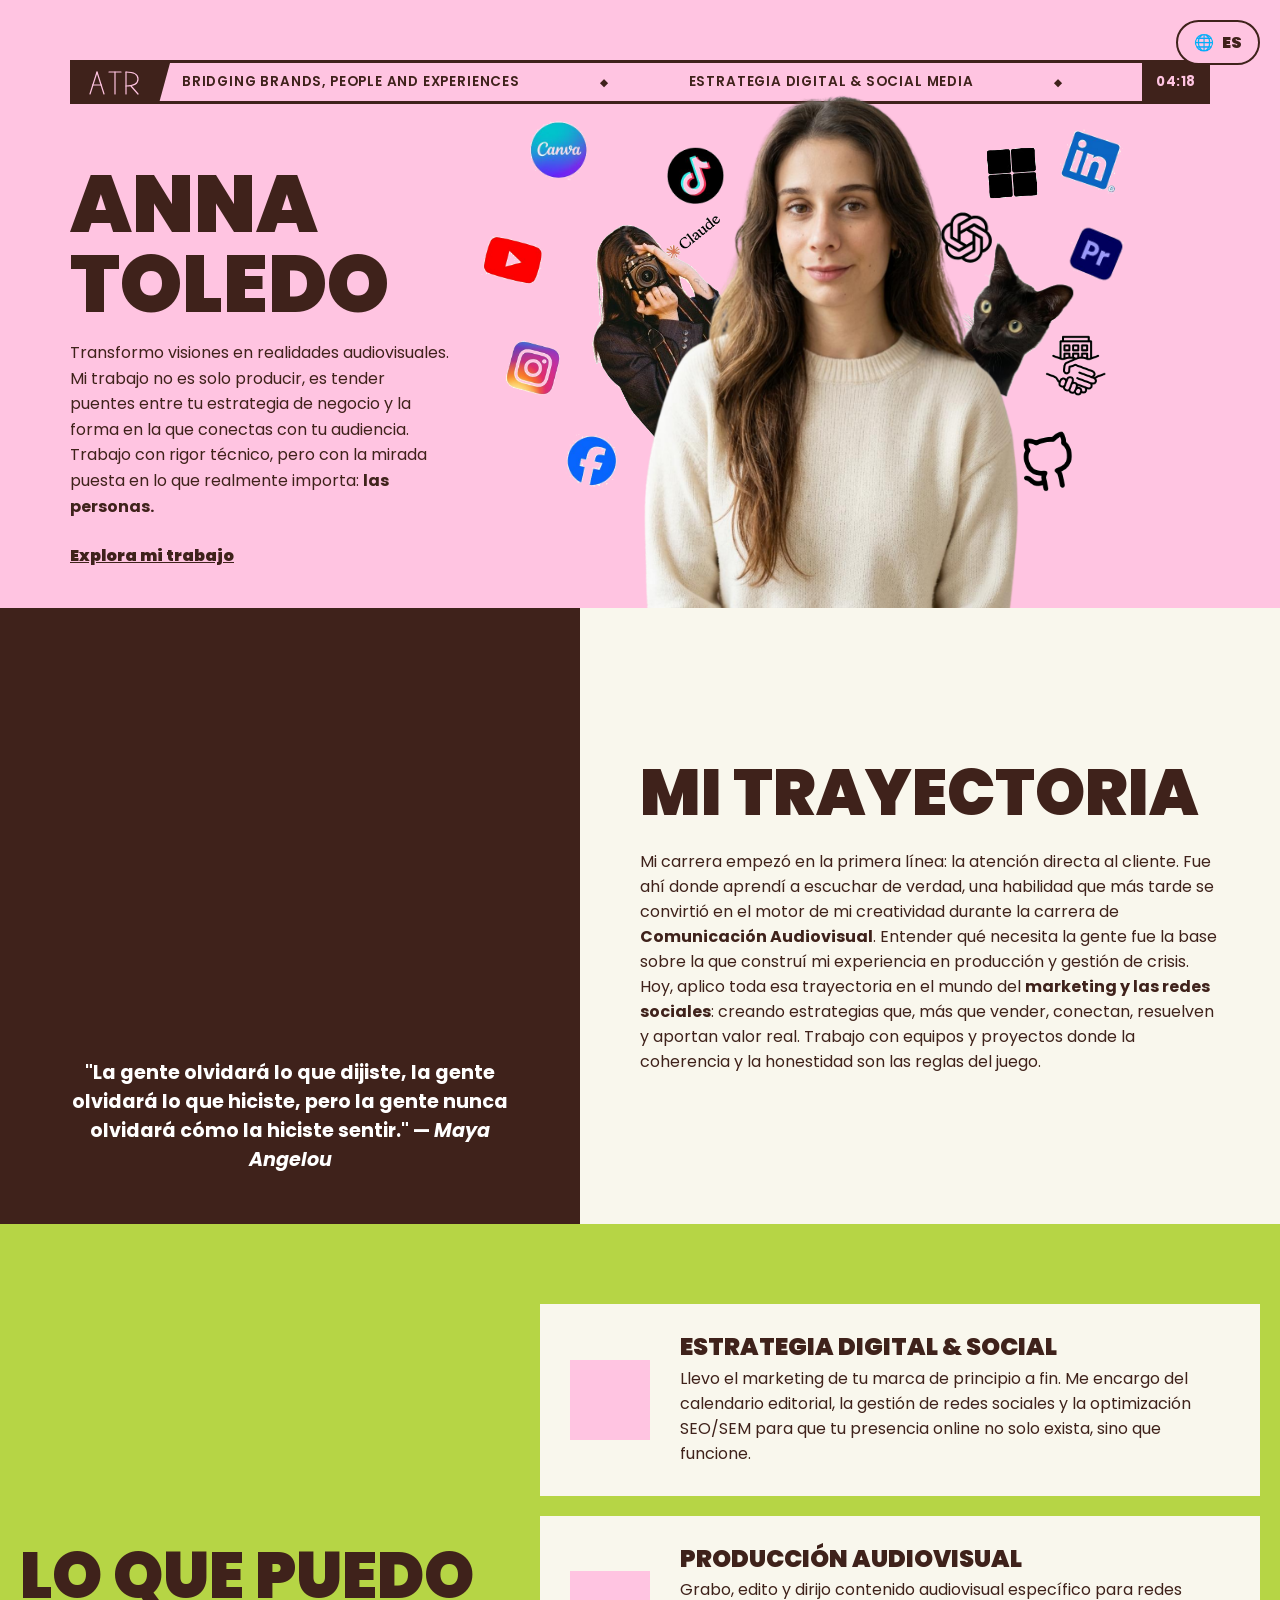
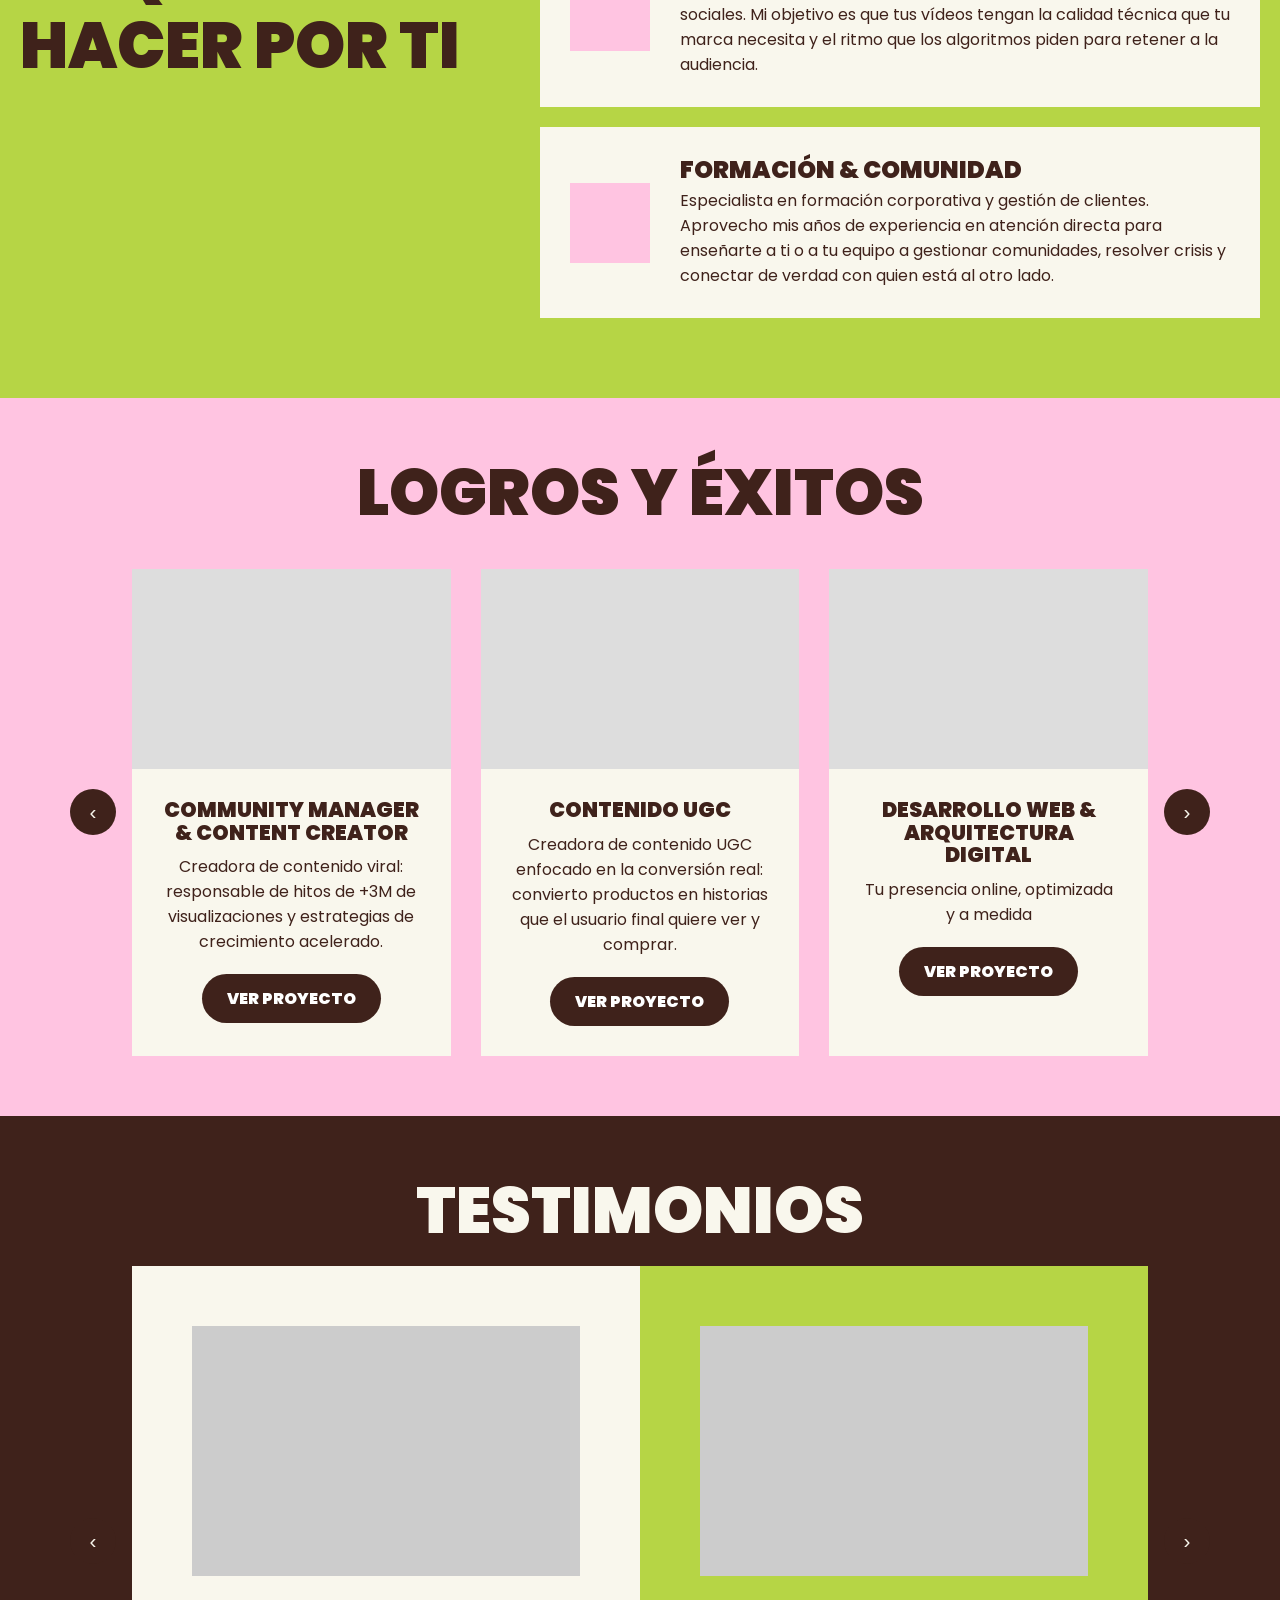
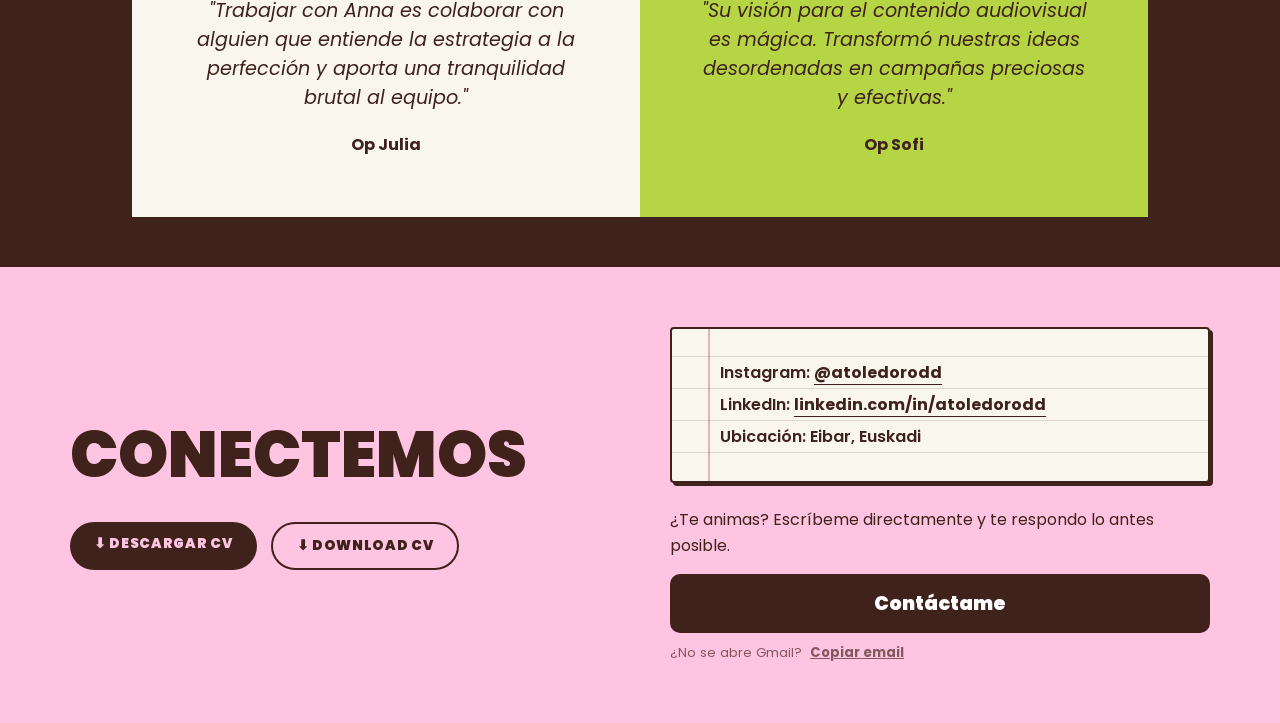
==== index.html @ 2b020466 "Add files via upload" ====
<!DOCTYPE html>
<html lang="es">
<head>
    <meta charset="UTF-8">
    <meta name="viewport" content="width=device-width, initial-scale=1.0">
    <title>Anna Toledo | Website</title>
    <link href="https://fonts.googleapis.com/css2?family=Poppins:wght@400;600;900&display=swap" rel="stylesheet">
    <link rel="stylesheet" href="style.css">
    <style>
        /* === LANG SWITCHER === */
        .lang-container { position: absolute; top: 20px; right: 20px; z-index: 1000; }
        .lang-button {
            background: var(--pink);
            border: 2px solid var(--brown);
            padding: 8px 16px;
            border-radius: 25px;
            font-weight: 900;
            cursor: pointer;
            display: flex;
            align-items: center;
            gap: 8px;
        }
        .dropdown-content {
            display: none;
            position: absolute;
            right: 0;
            background: white;
            border: 2px solid var(--brown);
            width: 130px;
            margin-top: 5px;
            border-radius: 10px;
            overflow: hidden;
        }
        .dropdown-content a { display: block; padding: 10px; text-decoration: none; color: var(--brown); font-weight: 600; }
        .dropdown-content a:hover { background: var(--pink); }
        .lang-container:hover .dropdown-content { display: block; }

        /* === TICKER / BARRA DE NOTICIAS === */
        .ticker-bar {
            background-color: var(--pink);
            display: flex;
            align-items: stretch;
            overflow: hidden;
            height: 44px;
            position: relative;
            margin-bottom: 40px;
            border-top: 3px solid var(--brown);
            border-bottom: 3px solid var(--brown);
        }
        .ticker-label {
            background-color: var(--brown);
            color: var(--pink);
            font-family: var(--font-main);
            font-weight: 900;
            font-size: 0.78rem;
            letter-spacing: 0.08em;
            text-transform: uppercase;
            padding: 0 18px;
            display: flex;
            align-items: center;
            white-space: nowrap;
            flex-shrink: 0;
            z-index: 2;
            position: relative;
        }
        .ticker-label::after {
            content: '';
            position: absolute;
            right: -12px;
            top: 0;
            width: 0;
            height: 0;
            border-top: 44px solid var(--brown);
            border-right: 12px solid transparent;
        }
        .ticker-track { flex: 1; overflow: hidden; display: flex; align-items: center; padding-left: 24px; }
        .ticker-content { display: inline-flex; gap: 0; white-space: nowrap; animation: ticker-scroll 22s linear infinite; }
        .ticker-content span {
            color: var(--brown);
            font-family: var(--font-main);
            font-weight: 600;
            font-size: 0.85rem;
            letter-spacing: 0.06em;
            text-transform: uppercase;
            padding-right: 80px;
        }
        .ticker-content span::before { content: '◆'; color: var(--brown); margin-right: 80px; font-size: 0.6rem; }
        .ticker-content span:first-child::before { display: none; }
        .ticker-time {
            background-color: var(--brown);
            color: var(--pink);
            font-family: var(--font-main);
            font-weight: 700;
            font-size: 0.82rem;
            letter-spacing: 0.04em;
            padding: 0 14px;
            display: flex;
            align-items: center;
            flex-shrink: 0;
            font-variant-numeric: tabular-nums;
        }
        @keyframes ticker-scroll { 0% { transform: translateX(0); } 100% { transform: translateX(-50%); } }
        @media (prefers-reduced-motion: reduce) { .ticker-content { animation: none; } }


        /* === HERO COLLAGE === */
        .hero-collage {
            display: flex;
            align-items: flex-end;
            gap: 0;
            /* Anna sobresale por encima del ticker: la escena desborda hacia arriba */
            margin-top: -60px;
            padding-top: 0;
        }
        .hero-text {
            flex: 0 0 380px;
            padding-top: 80px;
            padding-bottom: 40px;
            z-index: 2;
        }
        .hero-text h1 { font-size: 5rem; line-height: 1; }
        .hero-desc {
            font-size: 1rem;
            font-weight: 400;
            line-height: 1.6;
            margin: 16px 0 24px;
            color: var(--brown);
        }
        .hero-cta {
            display: inline-block;
            color: var(--brown);
            text-decoration: underline;
            font-weight: 900;
            font-family: var(--font-main);
            font-size: 1rem;
        }

        /* Escena: overflow visible para que Anna pueda sobresalir */
        .hero-scene {
            flex: 1;
            position: relative;
            height: 480px;
            overflow: visible;
            cursor: none;
        }
        .scene-el { position: absolute; object-fit: contain; }

        /* ANNA principal */
        .anna {
            height: 560px;
            width: auto;
            bottom: 0px;
            left: 50%;
            transform: translateX(-50%);
            z-index: 3;
        }

        /* Miniyo cámara (3.png): encima hombro izq, atrás — FIJO */
        .gato-gris {
            width: 200px;
            height: auto;
            bottom: 150px;
            right: 425px;
            z-index: 2;
        }

       
         /* GATO negro (4.png): delante — FIJO */
       #l-youtube /* moon */  { 
            width: 135px; 
            height: auto;
            bottom: 205px;
            right: 130px;
            z-index: 2;
        }

        /* MÓVIL (13.png: 212x414 - teléfono vertical): sigue ratón */
        .movil-hover {
            width: 80px;
            height: auto;
            z-index: 10;
            opacity: 0;
            pointer-events: none;
            transition: opacity 0.15s;
            transform: translate(-50%, -50%);
            position: absolute;
        }
        .hero-scene:hover .movil-hover { opacity: 1; }

        /* LOGOS flotantes */
        .logo { z-index: 6; position: absolute; }

        /* Fila alta — arco encima de la cabeza */
        #l-chatgpt  /* canva */ { width: 65px; top: -10px;  left: 10%;  animation: floatIcon 4.2s ease-in-out infinite 0s; }
        #l-canva   /* tiktok */  { width: 65px; top:  15px;  left: 28%;  animation: floatIcon 5s   ease-in-out infinite 0.25s; }
        #l-premiere /* linkedin */ { width: 65px; top:  0px;  left: 80%;  animation: floatIcon 4.7s ease-in-out infinite 0.5s; }
        #l-linkedin /* microsoft */ { width: 60px; top:  15px;  left: 70%;  animation: floatIcon 5.3s ease-in-out infinite 0.75s; }
        #l-instagram /* chatgpt */{ width: 60px; top: 80px;  left: 64%;  animation: floatIcon 4.9s ease-in-out infinite 1s; }

        /* Fila media */
        #l-tiktok  /* claude */  { width: 60px; top: 85px; left: 28%;  animation: floatIcon 4.5s ease-in-out infinite 0.65s; }
        #l-claude  /* youtube */  { width: 65px; top: 105px; left: 4%;  animation: floatIcon 5.8s ease-in-out infinite 0.9s; }
        #l-facebook /* premiere */ { width: 60px; top:  95px; left: 81%;  animation: floatIcon 4.3s ease-in-out infinite 1.1s; }

        /* Fila baja (hombros) */
        #l-microsoft /* instagram */ { width: 60px; top: 210px; left: 7%;   animation: floatIcon 5.5s ease-in-out infinite 0.55s; }
        #l-github   /* empresas */ { width: 65px; top: 205px; left: 78%;  animation: floatIcon 4.8s ease-in-out infinite 0.8s; }
        #l-empresas /* facebook */ { width: 55px; top: 305px; left: 15%;   animation: floatIcon 5.1s ease-in-out infinite 1.2s; }
        #l-extra  /* github */   { width: 55px; top: 300px; left:75%;  animation: floatIcon 4.6s ease-in-out infinite 0.9s; }

        @keyframes floatIcon {
            0%, 100% { transform: translateY(0)    rotate(0deg); }
            33%       { transform: translateY(-14px) rotate(6deg); }
            66%       { transform: translateY(-7px)  rotate(-5deg); }
        }

                /* === SCROLL ANIMATIONS === */
        .reveal {
            opacity: 0;
            transform: translateY(40px);
            transition: opacity 0.7s ease, transform 0.7s ease;
        }
        .reveal.delay-1 { transition-delay: 0.1s; }
        .reveal.delay-2 { transition-delay: 0.2s; }
        .reveal.delay-3 { transition-delay: 0.3s; }
        .reveal.delay-4 { transition-delay: 0.4s; }
        .reveal.visible {
            opacity: 1;
            transform: translateY(0);
        }
        .reveal-left {
            opacity: 0;
            transform: translateX(-40px);
            transition: opacity 0.7s ease, transform 0.7s ease;
        }
        .reveal-left.visible {
            opacity: 1;
            transform: translateX(0);
        }
        .reveal-right {
            opacity: 0;
            transform: translateX(40px);
            transition: opacity 0.7s ease, transform 0.7s ease;
        }
        .reveal-right.visible {
            opacity: 1;
            transform: translateX(0);
        }
            font-size: 1.1rem;
            font-weight: 400;
            line-height: 1.6;
            max-width: 700px;
            margin: 16px 0 10px;
            color: var --brown;
        }
    </style>
</head>
<body>

    <!-- Selector de idioma -->
    <div class="lang-container">
        <div class="lang-button">🌐 <span id="current-lang">ES</span></div>
        <div class="dropdown-content">
            <a href="#" onclick="changeLanguage('es'); return false;">ES Español</a>
            <a href="#" onclick="changeLanguage('en'); return false;">EN English</a>
        </div>
    </div>

    <!-- 1. HERO -->
    <div class="container" id="hero-container">
        <div class="ticker-bar">
            <div class="ticker-label">
                <svg width="52" height="28" viewBox="0 0 52 28" fill="none" xmlns="http://www.w3.org/2000/svg" aria-label="ATR">
                    <line x1="2" y1="26" x2="9" y2="4" stroke="#ffc4e1" stroke-width="1.2" stroke-linecap="round"/>
                    <line x1="9" y1="4" x2="16" y2="26" stroke="#ffc4e1" stroke-width="1.2" stroke-linecap="round"/>
                    <line x1="4.5" y1="17" x2="13.5" y2="17" stroke="#ffc4e1" stroke-width="1.2" stroke-linecap="round"/>
                    <line x1="21" y1="4" x2="33" y2="4" stroke="#ffc4e1" stroke-width="1.2" stroke-linecap="round"/>
                    <line x1="27" y1="4" x2="27" y2="26" stroke="#ffc4e1" stroke-width="1.2" stroke-linecap="round"/>
                    <line x1="38" y1="4" x2="38" y2="26" stroke="#ffc4e1" stroke-width="1.2" stroke-linecap="round"/>
                    <path d="M38 4 Q50 4 50 11 Q50 18 38 18" stroke="#ffc4e1" stroke-width="1.2" stroke-linecap="round" fill="none"/>
                    <line x1="43" y1="18" x2="50" y2="26" stroke="#ffc4e1" stroke-width="1.2" stroke-linecap="round"/>
                </svg>
            </div>
            <div class="ticker-track">
                <div class="ticker-content" id="ticker-content">
                    <span>Bridging brands, people and experiences</span>
                    <span>Estrategia Digital &amp; Social Media</span>
                    <span>Producción Audiovisual</span>
                    <span>Formación &amp; Comunidad</span>
                    <span>Conectando marcas con personas desde Euskadi</span>
                    <span>Bridging brands, people and experiences</span>
                    <span>Estrategia Digital &amp; Social Media</span>
                    <span>Producción Audiovisual</span>
                    <span>Formación &amp; Comunidad</span>
                    <span>Conectando marcas con personas desde Euskadi</span>
                </div>
            </div>
            <div class="ticker-time" id="ticker-clock">--:--</div>
        </div>

        <!-- HERO COLLAGE -->
        <div class="hero-collage">
            <div class="hero-text reveal">
                <h1>Anna Toledo</h1>
                <p class="hero-desc">Transformo visiones en realidades audiovisuales. Mi trabajo no es solo producir, es tender puentes entre tu estrategia de negocio y la forma en la que conectas con tu audiencia. Trabajo con rigor técnico, pero con la mirada puesta en lo que realmente importa: <strong>las personas.</strong></p>
                <a href="#work" class="hero-cta">Explora mi trabajo</a>
            </div>
            <div class="hero-scene" id="hero-scene">
                <!-- Anna principal (fija, centro) -->
                <img src="2.png" class="scene-el anna" alt="Anna Toledo">

                <!-- Gato gris: encima hombro derecho delante (fijo) -->
                <img src="3.png" class="scene-el gato-gris" alt="">


                <!-- Móvil: sigue al ratón, oculto por defecto -->
                <img src="13.png" class="scene-el movil-hover" id="movil-hover" alt="">

                <!-- Logos flotantes -->
                <img src="5.png"  class="scene-el logo" id="l-youtube"   alt="YouTube">
                <img src="6.png"  class="scene-el logo" id="l-claude"    alt="Claude">
                <img src="7.png"  class="scene-el logo" id="l-tiktok"    alt="TikTok">
                <img src="8.png"  class="scene-el logo" id="l-canva"     alt="Canva">
                <img src="9.png"  class="scene-el logo" id="l-chatgpt"   alt="ChatGPT">
                <img src="10.png" class="scene-el logo" id="l-instagram" alt="Instagram">
                <img src="12.png" class="scene-el logo" id="l-microsoft" alt="Microsoft">
                <img src="14.png" class="scene-el logo" id="l-linkedin"  alt="LinkedIn">
                <img src="15.png" class="scene-el logo" id="l-premiere"  alt="Premiere">
                <img src="16.png" class="scene-el logo" id="l-facebook"  alt="Facebook">
                <img src="17.png" class="scene-el logo" id="l-empresas"  alt="Empresas">
                <img src="18.png" class="scene-el logo" id="l-github"    alt="GitHub">
                <img src="19.png" class="scene-el logo" id="l-extra"     alt="">
            </div>
        </div>
    </div>

    <!-- 2. JOURNEY -->
    <div class="journey-section">
        <div class="journey-left reveal-left">
            <div class="video-container">
                <video autoplay muted loop playsinline poster="tu-imagen-de-portada.jpg" style="width: 100%; border-radius: 10px;">
                    <source src="video1.mov" type="video/mp4">
                </video>
            </div>
            <div class="journey-quote">
                "La gente olvidará lo que dijiste, la gente olvidará lo que hiciste, pero la gente nunca olvidará cómo la hiciste sentir." — <em>Maya Angelou</em>
            </div>
        </div>
        <div class="journey-right reveal-right">
            <h2>MI trayectoria</h2>
            <p>Mi carrera empezó en la primera línea: la atención directa al cliente. Fue ahí donde aprendí a escuchar de verdad, una habilidad que más tarde se convirtió en el motor de mi creatividad durante la carrera de <strong>Comunicación Audiovisual</strong>. Entender qué necesita la gente fue la base sobre la que construí mi experiencia en producción y gestión de crisis. Hoy, aplico toda esa trayectoria en el mundo del <strong>marketing y las redes sociales</strong>: creando estrategias que, más que vender, conectan, resuelven y aportan valor real. Trabajo con equipos y proyectos donde la coherencia y la honestidad son las reglas del juego.</p>
        </div>
    </div>

    <!-- 3. SERVICES -->
    <div class="services-section">
        <div class="services-left">
            <h2>LO QUE PUEDO HACER POR TI</h2>
        </div>
        <div class="services-right">
            <div class="service-card reveal delay-1">
                <div class="service-icon"></div>
                <div class="service-text">
                    <h3>Estrategia Digital &amp; Social</h3>
                    <p>Llevo el marketing de tu marca de principio a fin. Me encargo del calendario editorial, la gestión de redes sociales y la optimización SEO/SEM para que tu presencia online no solo exista, sino que funcione.</p>
                </div>
            </div>
            <div class="service-card reveal delay-2">
                <div class="service-icon"></div>
                <div class="service-text">
                    <h3>Producción Audiovisual</h3>
                    <p>Grabo, edito y dirijo contenido audiovisual específico para redes sociales. Mi objetivo es que tus vídeos tengan la calidad técnica que tu marca necesita y el ritmo que los algoritmos piden para retener a la audiencia.</p>
                </div>
            </div>
            <div class="service-card reveal delay-3">
                <div class="service-icon"></div>
                <div class="service-text">
                    <h3>Formación &amp; Comunidad</h3>
                    <p>Especialista en formación corporativa y gestión de clientes. Aprovecho mis años de experiencia en atención directa para enseñarte a ti o a tu equipo a gestionar comunidades, resolver crisis y conectar de verdad con quien está al otro lado.</p>
                </div>
            </div>
        </div>
    </div>

    <!-- 4. WINS / CARRUSEL DE PROYECTOS -->
    <div class="container wins-section" id="work">
        <h2 class="reveal">LOGROS Y ÉXITOS</h2>
        <div class="carousel-wrapper">
            <button class="carousel-arrow" id="wins-prev" aria-label="Anterior">&#8249;</button>
            <div class="carousel-viewport">
                <div class="carousel-track" id="wins-track">
                    <div class="win-card">
                        <div class="win-img">
                        </div>
                        <div class="win-content">
                            <h3>Community Manager & Content Creator</h3>
                            <p>Creadora de contenido viral: responsable de hitos de +3M de visualizaciones y estrategias de crecimiento acelerado.</p>
                            <a href="campanas-audiovisuales.html" class="win-btn">Ver Proyecto</a>
                        </div>
                    </div>
                    <div class="win-card">
                        <div class="win-img"></div>
                        <div class="win-content">
                            <h3>Contenido UGC</h3>
                            <p>Creadora de contenido UGC enfocado en la conversión real: convierto productos en historias que el usuario final quiere ver y comprar.</p>
                            <a href="lanzamiento-marca.html" class="win-btn">Ver Proyecto</a> 
                        </div>
                    </div>
                    <div class="win-card">
                        <div class="win-img"></div>
                        <div class="win-content">
                            <h3>Desarrollo Web & Arquitectura Digital</h3>
                            <p>Tu presencia online, optimizada y a medida</p>
                            <a href="crecimiento-comunidad.html" class="win-btn">Ver Proyecto</a>
                        </div>
                    </div>
                    <div class="win-card">
                        <div class="win-img"></div>
                        <div class="win-content">
                            <h3>Mentoring Estratégico y Liderazgo Operativo</h3>
                            <p>Liderazgo en entornos críticos: gestión, formación y resolución bajo presión.</p>
                            <a href="formacion-corporativa.html" class="win-btn">Ver Proyecto</a>
                        </div>
                    </div>
                    <div class="win-card">
                        <div class="win-img"></div>
                        <div class="win-content">
                            <h3>Producción Audiovisual</h3>
                            <p>Gestión de equipos +30 personas y ejecución de proyectos de alto impacto cultural.</p>
                            <a href="serie-documental.html" class="win-btn">Ver Proyecto</a>
                        </div>
                    </div>
                    <div class="win-card">
                        <div class="win-img"></div>
                        <div class="win-content">
                            <h3>Community Building</h3>
                            <p>Especialista en la creación y dinamización de comunidades, con experiencia gestionando eventos.</p>
                            <a href="programa-embajadores.html" class="win-btn">Ver Proyecto</a>
                        </div>
                    </div>
                </div>
            </div>
            <button class="carousel-arrow" id="wins-next" aria-label="Siguiente">&#8250;</button>
        </div>
    </div>

    <!-- 5. TESTIMONIALS / CARRUSEL -->
    <div class="testimonials-header">
        <h2>TESTIMONIOS</h2>
    </div>
    <div class="test-carousel-section">
        <div class="test-carousel-wrapper">
            <button class="carousel-arrow" id="test-prev" aria-label="Anterior">&#8249;</button>
            <div class="test-carousel-viewport">
                <div class="test-carousel-track" id="test-track">
                    <div class="test-card cream">
                        <div class="test-img"></div>
                        <p class="test-text">"Trabajar con Anna es colaborar con alguien que entiende la estrategia a la perfección y aporta una tranquilidad brutal al equipo."</p>
                        <strong>Op Julia</strong>
                    </div>
                    <div class="test-card green">
                        <div class="test-img"></div>
                        <p class="test-text">"Su visión para el contenido audiovisual es mágica. Transformó nuestras ideas desordenadas en campañas preciosas y efectivas."</p>
                        <strong>Op Sofi</strong>
                    </div>
                    <div class="test-card cream">
                        <div class="test-img"></div>
                        <p class="test-text">"Anna tiene una capacidad innata para conectar con la audiencia. Cada campaña que ha liderado ha superado nuestras expectativas."</p>
                        <strong>OP jefa/e TMB</strong>
                    </div>
                    <div class="test-card green">
                        <div class="test-img"></div>
                        <p class="test-text">"Su formación corporativa transformó la manera en la que nuestro equipo gestiona las redes sociales. Cercana y muy profesional."</p>
                        <strong>Op Angel, dia drassanes</strong>
                    </div>
                     <div class="test-card cream">
                        <div class="test-img"></div>
                        <p class="test-text">"Su formación corporativa transformó la manera en la que nuestro equipo gestiona las redes sociales. Cercana y muy profesional."</p>
                        <strong>javi o dama por forms</strong>
                    </div>
                    <div class="test-card green">
                        <div class="test-img"></div>
                        <p class="test-text">"Su formación corporativa transformó la manera en la que nuestro equipo gestiona las redes sociales. Cercana y muy profesional."</p>
                        <strong>Op Laura</strong>
                    </div>

                </div>
            </div>
            <button class="carousel-arrow" id="test-next" aria-label="Siguiente">&#8250;</button>
        </div>
    </div>

    <!-- 6. CONNECT -->
    <div class="container connect-section">
        <div class="connect-left">
            <h2>CONECTEMOS</h2>
            <div class="cv-buttons">
                <a href="cv-es.pdf" download class="cv-btn">⬇ Descargar CV</a>
                <a href="cv-en.pdf" download class="cv-btn cv-btn-en">⬇ Download CV</a>
            </div>
        </div>
        <div class="connect-right">
            <div class="notebook">
                <p>Instagram: <a href="https://instagram.com/atoledorodd" target="_blank">@atoledorodd</a></p>
                <p>LinkedIn: <a href="https://linkedin.com/in/atoledorodd" target="_blank">linkedin.com/in/atoledorodd</a></p>
                <p>Ubicación: Eibar, Euskadi</p>
            </div>
            <div class="mailto-box">
                <p class="mailto-text">¿Te animas? Escríbeme directamente y te respondo lo antes posible.</p>
                <a href="https://mail.google.com/mail/?view=cm&amp;fs=1&amp;to=anna.tol.rod@gmail.com&amp;su=Hablemos%20de%20tu%20proyecto" target="_blank" rel="noopener" class="submit-btn mailto-btn">
                    Contáctame
                </a>
                <p class="mailto-fallback">
                    ¿No se abre Gmail?
                    <button type="button" class="copy-email-btn" onclick="copyEmail(this)">Copiar email</button>
                </p>
            </div>
        </div>
    </div>

    <script>
        // === SCROLL REVEAL ===
        const revealEls = document.querySelectorAll('.reveal, .reveal-left, .reveal-right');
        const observer = new IntersectionObserver((entries) => {
            entries.forEach(entry => {
                if (entry.isIntersecting) {
                    entry.target.classList.add('visible');
                }
            });
        }, { threshold: 0.12 });
        revealEls.forEach(el => observer.observe(el));
        function updateClock() {
            const now = new Date();
            const h = String(now.getHours()).padStart(2, '0');
            const m = String(now.getMinutes()).padStart(2, '0');
            document.getElementById('ticker-clock').textContent = h + ':' + m;
        }
        updateClock();
        setInterval(updateClock, 10000);

        // Idioma (placeholder simple, se puede ampliar)
        function changeLanguage(lang) {
            document.getElementById('current-lang').textContent = lang.toUpperCase();
        }

        // Copiar email como alternativa si mailto: no abre ningún cliente
        function copyEmail(btn) {
            const email = 'anna.tol.rod@gmail.com';
            navigator.clipboard.writeText(email).then(() => {
                const original = btn.textContent;
                btn.textContent = '¡Copiado!';
                setTimeout(() => { btn.textContent = original; }, 2000);
            }).catch(() => {
                btn.textContent = email;
            });
        }

        // === CARRUSEL GENÉRICO POR PÁGINAS (estilo Instagram) ===
        function setupCarousel({ trackId, prevId, nextId, perPage }) {
            const track = document.getElementById(trackId);
            const prevBtn = document.getElementById(prevId);
            const nextBtn = document.getElementById(nextId);
            const cards = Array.from(track.children);
            const total = cards.length;
            let page = 0;

            function getVisible() {
                return typeof perPage === 'function' ? perPage() : perPage;
            }

            function totalPages() {
                return Math.max(Math.ceil(total / getVisible()), 1);
            }

            function update() {
                const visible = getVisible();
                const card = track.children[0];
                const trackStyles = getComputedStyle(track);
                const gap = parseFloat(trackStyles.gap) || 0;
                const step = (card.getBoundingClientRect().width + gap) * visible;
                track.style.transform = `translateX(${-step * page}px)`;
            }

            function next() {
                page = (page + 1) % totalPages();
                update();
            }

            function prev() {
                page = (page - 1 + totalPages()) % totalPages();
                update();
            }

            nextBtn.addEventListener('click', next);
            prevBtn.addEventListener('click', prev);
            window.addEventListener('resize', () => { page = 0; update(); });
            update();
        }

        function visibleWinCards() {
            const w = window.innerWidth;
            if (w <= 768) return 1;
            if (w <= 900) return 2;
            return 3;
        }

        function visibleTestCards() {
            return window.innerWidth <= 768 ? 1 : 2;
        }

        setupCarousel({
            trackId: 'wins-track',
            prevId: 'wins-prev',
            nextId: 'wins-next',
            perPage: visibleWinCards
        });

        setupCarousel({
            trackId: 'test-track',
            prevId: 'test-prev',
            nextId: 'test-next',
            perPage: visibleTestCards
        });

        // === MÓVIL SIGUE AL RATÓN en la hero-scene ===
        const heroScene = document.getElementById('hero-scene');
        const movilHover = document.getElementById('movil-hover');
        if (heroScene && movilHover) {
            heroScene.addEventListener('mousemove', function(e) {
                const rect = heroScene.getBoundingClientRect();
                const x = e.clientX - rect.left;
                const y = e.clientY - rect.top;
                movilHover.style.left = x + 'px';
                movilHover.style.top  = y + 'px';
            });
        }
    </script>

</body>
</html>
---- style.css ----
/* === PALETA DE COLORES Y VARIABLES === */
:root {
    --pink: #ffc4e1;
    --brown: #3f221b;
    --cream: #f9f7ed;
    --green: #b6d545;
    --font-main: 'Poppins', sans-serif;
}

* {
    box-sizing: border-box;
    margin: 0;
    padding: 0;
}

body {
    font-family: var(--font-main);
    color: var(--brown);
    background-color: var(--pink);
}

h1, h2, h3, h4 {
    font-weight: 900;
    text-transform: uppercase;
    line-height: 1.1;
    font-size: clamp(1.8rem, 5vw, 4rem);
    word-break: break-word;
}

.hero-top img {
  max-width: 60%;         /* Controls the image size (e.g., 60% of the container width) */
  height: auto;           /* Maintains aspect ratio */
  border-radius: 15px;    /* Optional: adds a slight rounded corner */
  display: block;
  margin: 0 auto;         /* Ensures the image is centered within its column */
}

.container {
    max-width: 1200px;
    margin: 0 auto;
    padding: 60px 30px;
}

/* === 1. HERO === */
.hero-top {
    display: flex;
    justify-content: space-between;
    align-items: center;
    margin-bottom: 40px;
    margin-top: 40px;
    flex-wrap: wrap;
    gap: 20px;
}
.hero-top h1 { font-size: 5rem; max-width: 500px; }
.hero-top-text { max-width: 400px; font-size: 1.1rem; font-weight: 600; }
.hero-top-text a {
    color: var(--brown);
    text-decoration: underline;
    font-weight: 900;
    display: inline-block;
    margin-top: 10px;
}
.hero-image {
    width: 100%;
    height: 100%;
    scale: 20%;
    object-fit: cover;
    display: block;
    margin: 0;
}
#hero-container { padding-bottom: 0; }

/* === 2. JOURNEY === */
.journey-section {
    display: flex;
    background-color: var(--cream);
    flex-wrap: wrap;
}
.journey-left {
    flex: 1;
    min-width: 300px;
    display: flex;
    flex-direction: column;
    background-color: var(--brown);
}
.video-container {
    width: 100%;
    height: 400px;
    overflow: hidden;
    line-height: 0;
    position: relative;
}
.video-container video {
    width: 100%;
    height: 120%;
    display: block;
    object-fit: cover;
    position: absolute;
    top: -10%;
    left: 0;
}
.journey-quote {
    color: white;
    padding: 50px;
    box-sizing: border-box;
    font-size: 1.2rem;
    font-weight: 700;
    text-align: center;
    margin-top: auto;
}
.journey-right {
    flex: 1;
    min-width: 300px;
    padding: 80px 60px;
    display: flex;
    flex-direction: column;
    justify-content: center;
}
.journey-right h2 { margin-bottom: 20px; }

/* === 3. SERVICES === */
.services-section {
    background-color: var(--green);
    display: flex;
    padding: 80px 20px;
    gap: 40px;
    flex-wrap: wrap;
}
.services-left { flex: 1; min-width: 300px; display: flex; align-items: center; }
.services-right { flex: 1.5; min-width: 300px; display: flex; flex-direction: column; gap: 20px; }
.service-card {
    background-color: var(--cream);
    padding: 30px;
    display: flex;
    align-items: center;
    gap: 30px;
}
.service-icon { width: 80px; height: 80px; background-color: var(--pink); flex-shrink: 0; }
.service-text h3 { font-size: 1.5rem; margin-bottom: 5px; }

/* === 4. WINS / CARRUSEL DE PROYECTOS (estilo grid original, 3 visibles) === */
.wins-section { background-color: var(--pink); text-align: center; }
.wins-section h2 { margin-bottom: 40px; }

.carousel-wrapper {
    position: relative;
    display: flex;
    align-items: center;
    gap: 16px;
}
.carousel-viewport {
    overflow: hidden;
    flex: 1;
}
.carousel-track {
    display: grid;
    grid-auto-flow: column;
    grid-auto-columns: calc((100% - 60px) / 3);
    gap: 30px;
    transition: transform 0.5s ease;
}
.win-card { background-color: var(--cream); }
.win-img { height: 200px; background-color: #ddd; }
.win-content { padding: 30px; }
.win-content h3 { font-size: 1.3rem; margin-bottom: 10px; }
.win-btn {
    display: inline-block;
    background-color: var(--brown);
    color: white;
    padding: 12px 25px;
    text-decoration: none;
    font-weight: 900;
    border-radius: 30px;
    margin-top: 20px;
    text-transform: uppercase;
}

.carousel-arrow {
    background-color: var(--brown);
    color: var(--cream);
    border: none;
    width: 46px;
    height: 46px;
    border-radius: 50%;
    font-size: 1.3rem;
    cursor: pointer;
    flex-shrink: 0;
    display: flex;
    align-items: center;
    justify-content: center;
    transition: opacity 0.2s;
}
.carousel-arrow:hover { opacity: 0.8; }

/* === 5. TESTIMONIALS / CARRUSEL === */
.testimonials-header {
    background-color: var(--brown);
    color: var(--cream);
    text-align: center;
    padding: 60px 20px 20px;
}
.testimonials-header h2 { margin: 0; }

.test-carousel-section {
    background-color: var(--brown);
    padding-bottom: 50px;
}
.test-carousel-wrapper {
    max-width: 1200px;
    margin: 0 auto;
    padding: 0 30px;
    display: flex;
    align-items: center;
    gap: 16px;
}
.test-carousel-viewport { overflow: hidden; flex: 1; }
.test-carousel-track {
    display: grid;
    grid-auto-flow: column;
    grid-auto-columns: 50%;
    gap: 0;
    transition: transform 0.5s ease;
}
.test-card {
    flex: 0 0 50%;
    min-width: 300px;
    padding: 60px;
    text-align: center;
}
.test-card.cream { background-color: var(--cream); }
.test-card.green { background-color: var(--green); }
.test-img { width: 100%; height: 250px; background-color: #ccc; margin-bottom: 20px; }
.test-text { font-size: 1.2rem; font-style: italic; margin-bottom: 20px; }

/* === 6. CONNECT === */
/* === 6. CONNECT === */
.connect-section {
    background-color: var(--pink);
    display: flex;
    flex-wrap: wrap;
    gap: 60px;
    align-items: center;
}
.connect-left {
    flex: 1;
    min-width: 300px;
    display: flex;
    flex-direction: column;
    gap: 32px;
}
.connect-left h2 { margin-bottom: 0; }

.cv-buttons {
    display: flex;
    flex-direction: row;
    gap: 14px;
    flex-wrap: wrap;
}
.cv-btn {
    display: inline-block;
    background-color: var(--brown);
    color: var(--pink);
    padding: 12px 24px;
    text-decoration: none;
    font-family: var(--font-main);
    font-weight: 900;
    font-size: 0.85rem;
    letter-spacing: 0.05em;
    text-transform: uppercase;
    border-radius: 30px;
    text-align: center;
    transition: opacity 0.2s;
    white-space: nowrap;
}
.cv-btn:hover { opacity: 0.8; }
.cv-btn-en {
    background-color: transparent;
    color: var(--brown);
    border: 2.5px solid var(--brown);
}

/* Libreta */
.notebook {
    background-color: var(--cream);
    border-radius: 4px;
    position: relative;
    padding: 28px 28px 28px 48px;
    box-shadow: 3px 3px 0px var(--brown);
    border: 2px solid var(--brown);
    line-height: 2;
    font-weight: 600;
    font-size: 1rem;
}
.notebook::before {
    content: '';
    position: absolute;
    inset: 0;
    border-radius: 4px;
    background-image: repeating-linear-gradient(
        to bottom,
        transparent,
        transparent calc(2rem - 1px),
        rgba(63, 34, 27, 0.15) calc(2rem - 1px),
        rgba(63, 34, 27, 0.15) 2rem
    );
    background-size: 100% 2rem;
    background-position: 0 28px;
    pointer-events: none;
}
.notebook::after {
    content: '';
    position: absolute;
    top: 0;
    left: 36px;
    bottom: 0;
    width: 2px;
    background-color: rgba(180, 60, 60, 0.35);
}
.notebook p { position: relative; z-index: 1; }
.notebook a {
    color: var(--brown);
    text-decoration: none;
    font-weight: 700;
    border-bottom: 1.5px solid var(--brown);
}
.notebook a:hover { opacity: 0.7; }

.connect-right {
    flex: 1;
    min-width: 300px;
    display: flex;
    flex-direction: column;
    gap: 24px;
    padding: 0;
    background: transparent;
    justify-content: center;
}
.mailto-box { text-align: left; }
.mailto-text {
    font-size: 1rem;
    font-weight: 400;
    margin-bottom: 16px;
    color: var(--brown);
    line-height: 1.6;
}
.mailto-btn {
    display: inline-block;
    width: auto;
    padding: 14px 36px;
    text-decoration: none;
    text-align: center;
    border-radius: 30px;
}
.mailto-fallback {
    margin-top: 10px;
    font-size: 0.82rem;
    color: var(--brown);
    opacity: 0.65;
}
.copy-email-btn {
    background: none;
    border: none;
    text-decoration: underline;
    font-weight: 700;
    font-family: var(--font-main);
    font-size: 0.82rem;
    color: var(--brown);
    cursor: pointer;
    padding: 0;
    margin-left: 4px;
}

.submit-btn {
    width: 100%;
    background-color: var(--brown);
    color: white;
    padding: 15px;
    border: none;
    border-radius: 10px;
    font-size: 1.2rem;
    font-weight: 900;
    cursor: pointer;
}

/* === RESPONSIVE === */
@media (max-width: 900px) {
    .carousel-track { grid-auto-columns: calc((100% - 30px) / 2); }
}
@media (max-width: 768px) {
    .hero-top h1 { font-size: 3rem; }
    .journey-section, .services-section, .connect-section { flex-direction: column; }
    .carousel-track { grid-auto-columns: 100%; }
    .test-carousel-track { grid-auto-columns: 100%; }
}
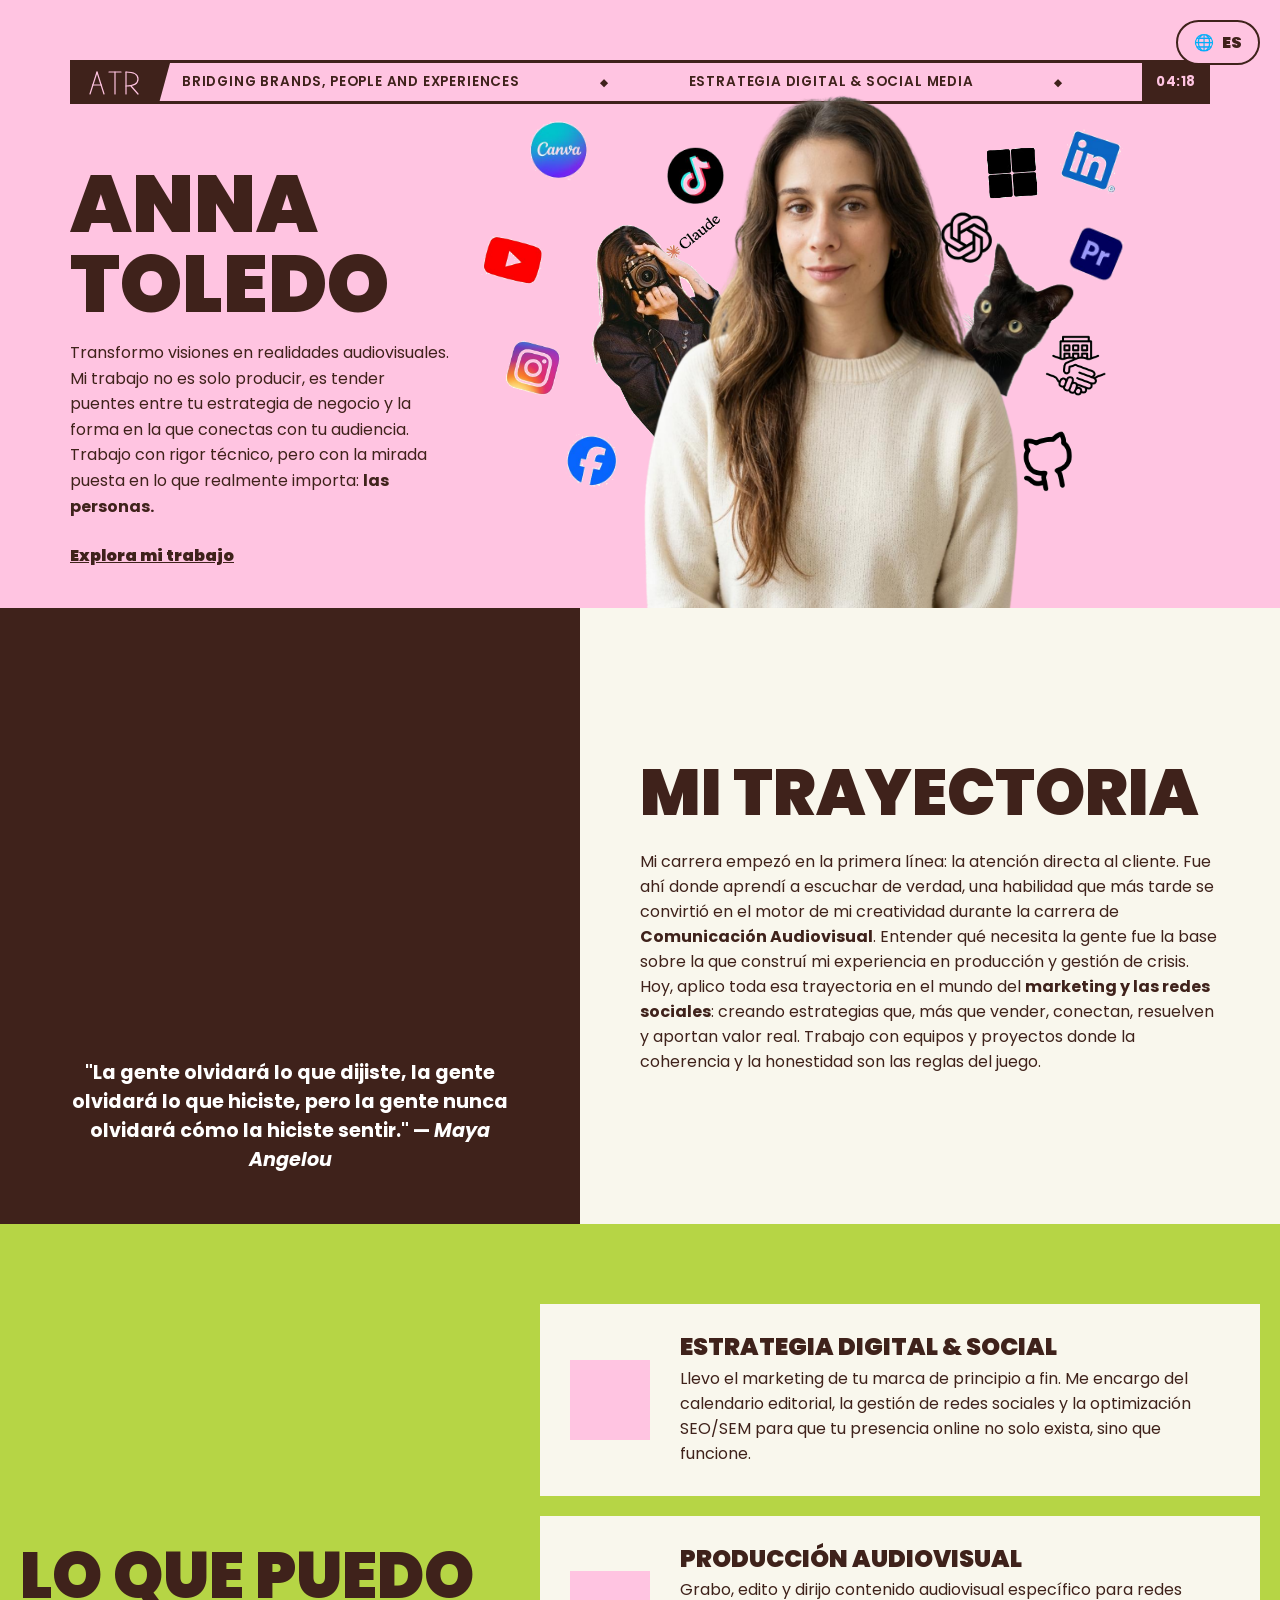
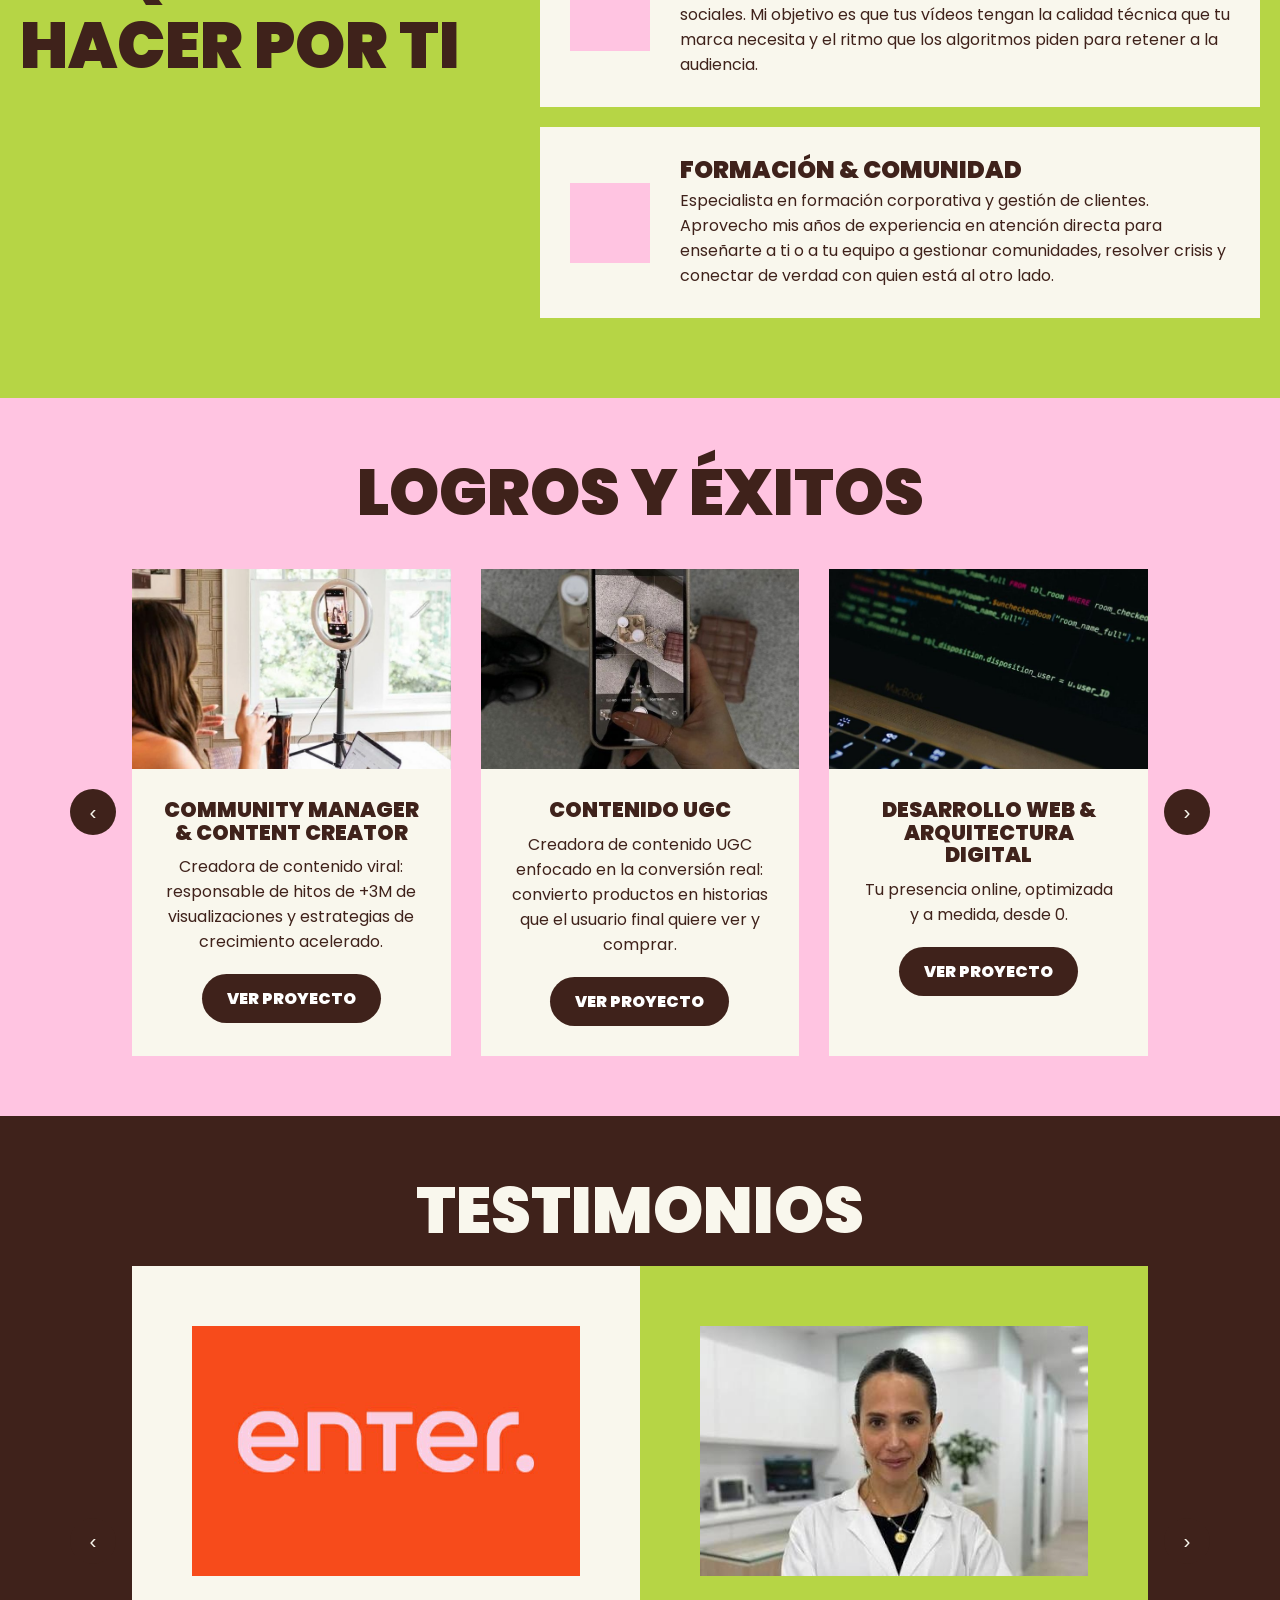
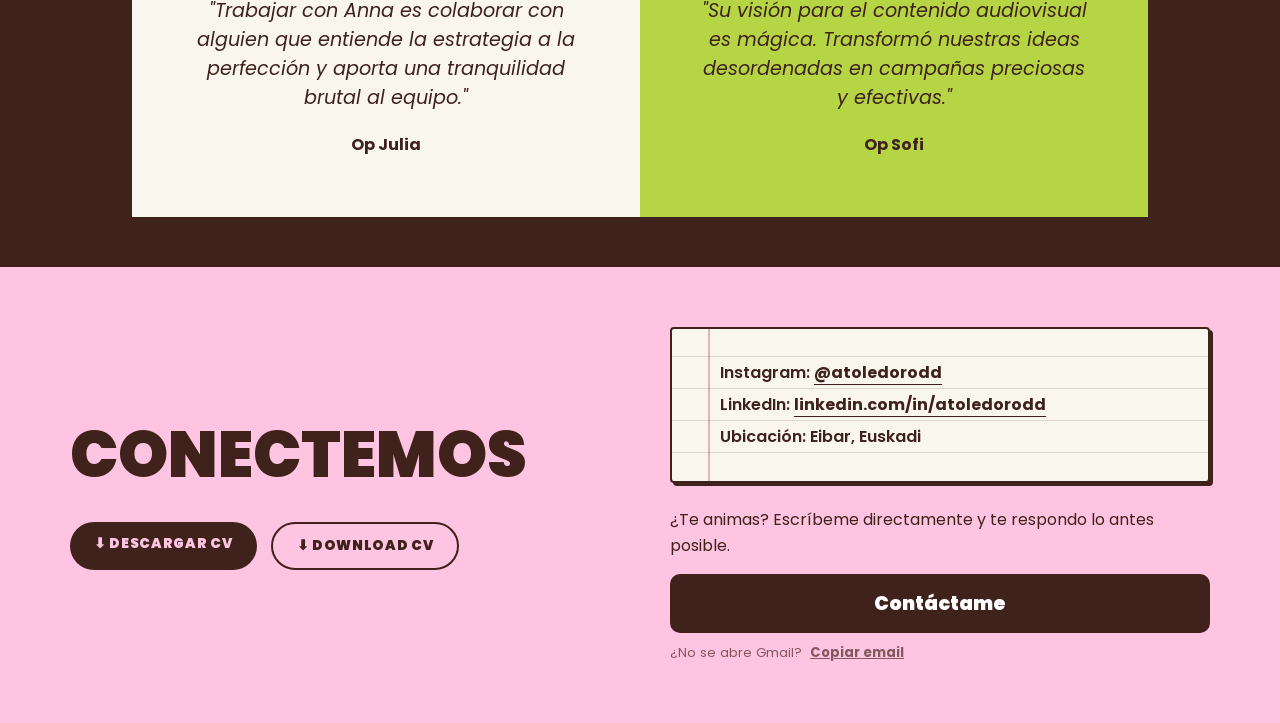
==== commit c6b977c3: "Add files via upload" ====
--- a/index.html
+++ b/index.html
@@ -391,6 +391,7 @@
                 <div class="carousel-track" id="wins-track">
                     <div class="win-card">
                         <div class="win-img">
+                            <img src="foto2.jpg" alt="Community Manager">
                         </div>
                         <div class="win-content">
                             <h3>Community Manager & Content Creator</h3>
@@ -399,7 +400,9 @@
                         </div>
                     </div>
                     <div class="win-card">
-                        <div class="win-img"></div>
+                        <div class="win-img">
+                            <img src="foto3.jpg" alt="Contenido UGC">
+                        </div>
                         <div class="win-content">
                             <h3>Contenido UGC</h3>
                             <p>Creadora de contenido UGC enfocado en la conversión real: convierto productos en historias que el usuario final quiere ver y comprar.</p>
@@ -407,15 +410,19 @@
                         </div>
                     </div>
                     <div class="win-card">
-                        <div class="win-img"></div>
+                        <div class="win-img">
+                            <img src="foto4.jpg" alt="Desarrollo Web">
+                        </div>
                         <div class="win-content">
                             <h3>Desarrollo Web & Arquitectura Digital</h3>
-                            <p>Tu presencia online, optimizada y a medida</p>
+                            <p>Tu presencia online, optimizada y a medida, desde 0.</p>
                             <a href="crecimiento-comunidad.html" class="win-btn">Ver Proyecto</a>
                         </div>
                     </div>
                     <div class="win-card">
-                        <div class="win-img"></div>
+                        <div class="win-img">
+                            <img src="foto5.jpeg" alt="Mentoring">
+                        </div>
                         <div class="win-content">
                             <h3>Mentoring Estratégico y Liderazgo Operativo</h3>
                             <p>Liderazgo en entornos críticos: gestión, formación y resolución bajo presión.</p>
@@ -423,7 +430,9 @@
                         </div>
                     </div>
                     <div class="win-card">
-                        <div class="win-img"></div>
+                        <div class="win-img">
+                            <img src="foto6.jpg" alt="Producción Audiovisual">
+                        </div>
                         <div class="win-content">
                             <h3>Producción Audiovisual</h3>
                             <p>Gestión de equipos +30 personas y ejecución de proyectos de alto impacto cultural.</p>
@@ -431,7 +440,9 @@
                         </div>
                     </div>
                     <div class="win-card">
-                        <div class="win-img"></div>
+                        <div class="win-img">
+                            <img src="foto7.jpg" alt="Community Building">
+                        </div>
                         <div class="win-content">
                             <h3>Community Building</h3>
                             <p>Especialista en la creación y dinamización de comunidades, con experiencia gestionando eventos.</p>
@@ -454,32 +465,32 @@
             <div class="test-carousel-viewport">
                 <div class="test-carousel-track" id="test-track">
                     <div class="test-card cream">
-                        <div class="test-img"></div>
+                        <div class="test-img"><img src="test1.png" onerror="this.style.visibility='hidden'" alt="Op Julia"></div>
                         <p class="test-text">"Trabajar con Anna es colaborar con alguien que entiende la estrategia a la perfección y aporta una tranquilidad brutal al equipo."</p>
                         <strong>Op Julia</strong>
                     </div>
                     <div class="test-card green">
-                        <div class="test-img"></div>
+                        <div class="test-img"><img src="test2.jpg" onerror="this.style.visibility='hidden'" alt="Op Sofi" style="object-position: center top;"></div>
                         <p class="test-text">"Su visión para el contenido audiovisual es mágica. Transformó nuestras ideas desordenadas en campañas preciosas y efectivas."</p>
                         <strong>Op Sofi</strong>
                     </div>
                     <div class="test-card cream">
-                        <div class="test-img"></div>
+                        <div class="test-img"><img src="test3.jpg" onerror="this.style.visibility='hidden'" alt="OP jefa/e TMB"></div>
                         <p class="test-text">"Anna tiene una capacidad innata para conectar con la audiencia. Cada campaña que ha liderado ha superado nuestras expectativas."</p>
                         <strong>OP jefa/e TMB</strong>
                     </div>
                     <div class="test-card green">
-                        <div class="test-img"></div>
+                        <div class="test-img"><img src="test4.jpeg" onerror="this.style.visibility='hidden'" alt="Op Angel, dia drassanes"></div>
                         <p class="test-text">"Su formación corporativa transformó la manera en la que nuestro equipo gestiona las redes sociales. Cercana y muy profesional."</p>
                         <strong>Op Angel, dia drassanes</strong>
                     </div>
                      <div class="test-card cream">
-                        <div class="test-img"></div>
+                        <div class="test-img"><img src="test5.jpg" onerror="this.style.visibility='hidden'" alt="javi o dama por forms"></div>
                         <p class="test-text">"Su formación corporativa transformó la manera en la que nuestro equipo gestiona las redes sociales. Cercana y muy profesional."</p>
                         <strong>javi o dama por forms</strong>
                     </div>
                     <div class="test-card green">
-                        <div class="test-img"></div>
+                        <div class="test-img"><img src="test6.jpg" onerror="this.style.visibility='hidden'" alt="Op Laura" style="object-position: center top;"></div>
                         <p class="test-text">"Su formación corporativa transformó la manera en la que nuestro equipo gestiona las redes sociales. Cercana y muy profesional."</p>
                         <strong>Op Laura</strong>
                     </div>
--- a/style.css
+++ b/style.css
@@ -160,7 +160,8 @@
     transition: transform 0.5s ease;
 }
 .win-card { background-color: var(--cream); }
-.win-img { height: 200px; background-color: #ddd; }
+.win-img { height: 200px; background-color: #ddd; overflow: hidden; }
+.win-img img { width: 100%; height: 100%; object-fit: cover; display: block; }
 .win-content { padding: 30px; }
 .win-content h3 { font-size: 1.3rem; margin-bottom: 10px; }
 .win-btn {
@@ -229,7 +230,11 @@
 }
 .test-card.cream { background-color: var(--cream); }
 .test-card.green { background-color: var(--green); }
-.test-img { width: 100%; height: 250px; background-color: #ccc; margin-bottom: 20px; }
+.test-img { width: 100%; height: 250px; background-color: #ccc; margin-bottom: 20px; overflow: hidden; }
+.test-img img { width: 100%; height: 100%; object-fit: cover; display: block; }
+.test-img img[alt]::after { display: none; }
+/* Ocultar texto alt cuando imagen no carga */
+.test-img img:not([src]), .test-img img[src=""] { visibility: hidden; }
 .test-text { font-size: 1.2rem; font-style: italic; margin-bottom: 20px; }
 
 /* === 6. CONNECT === */
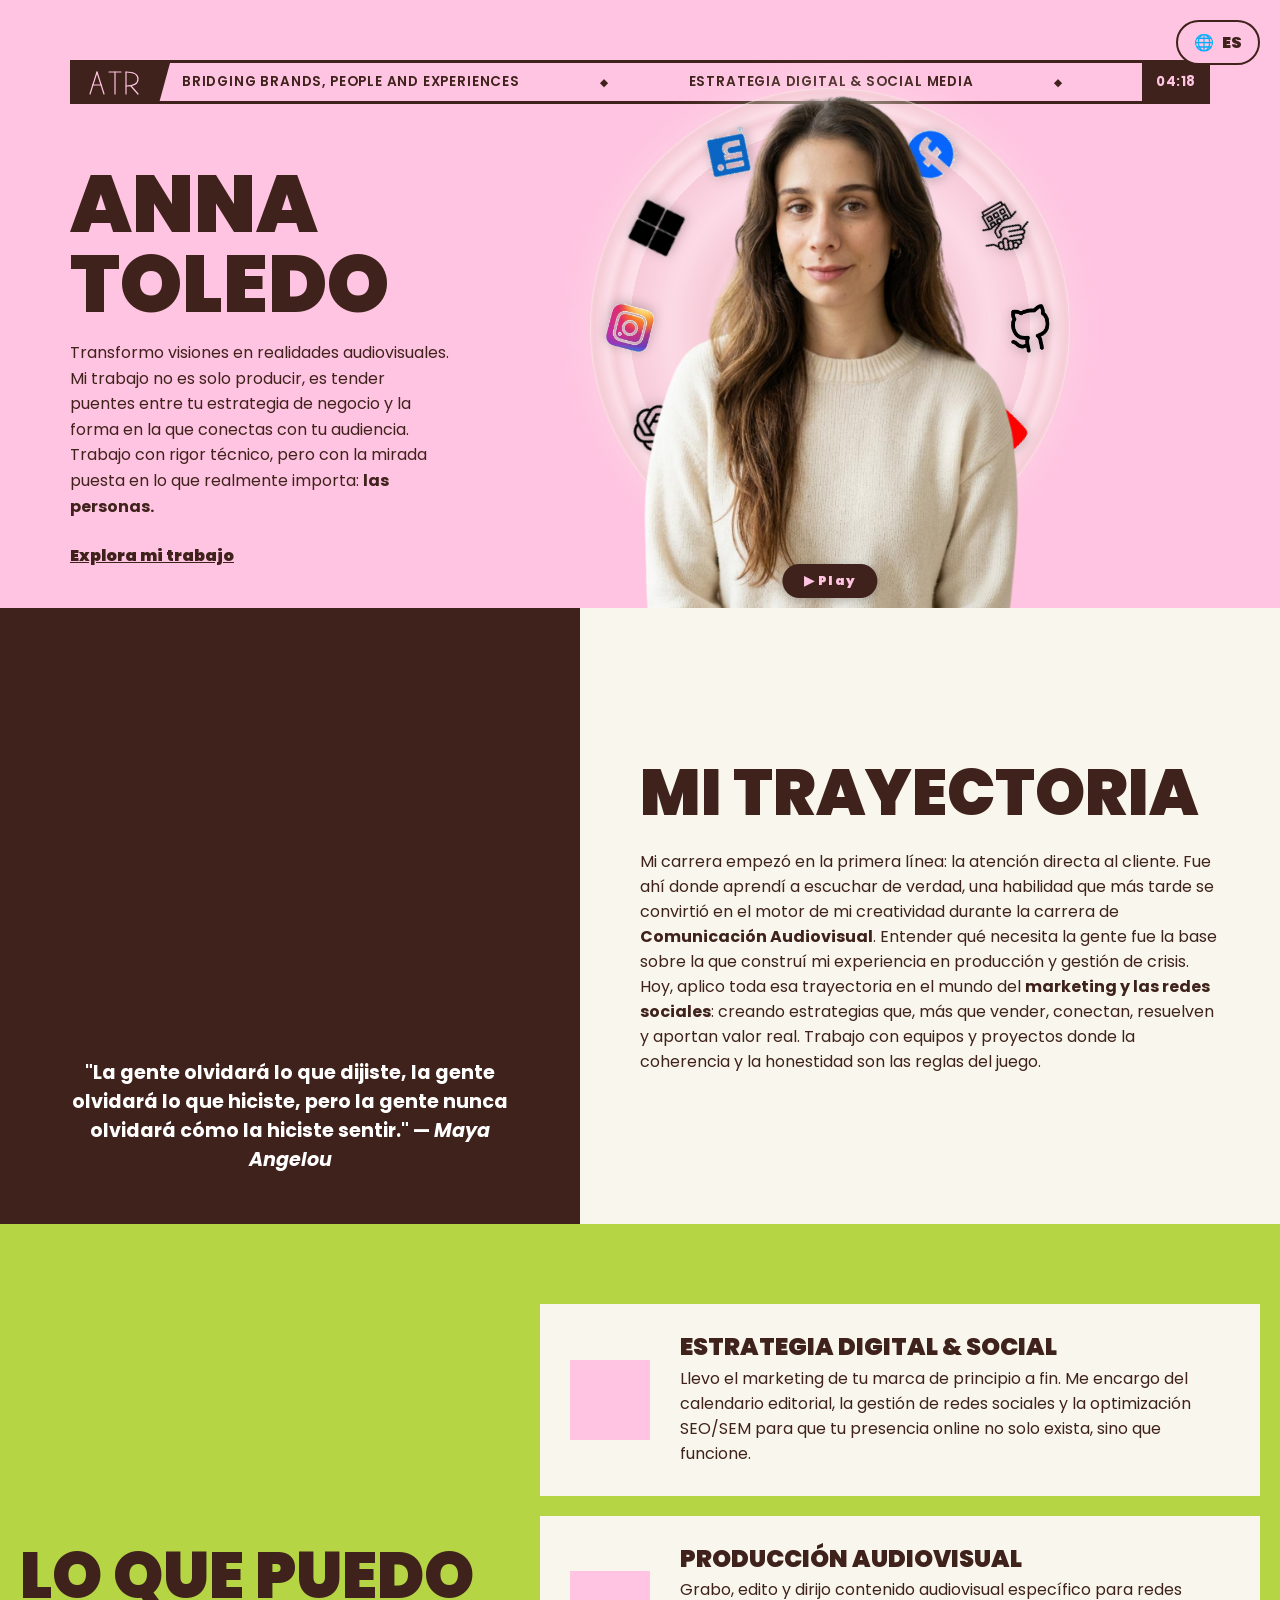
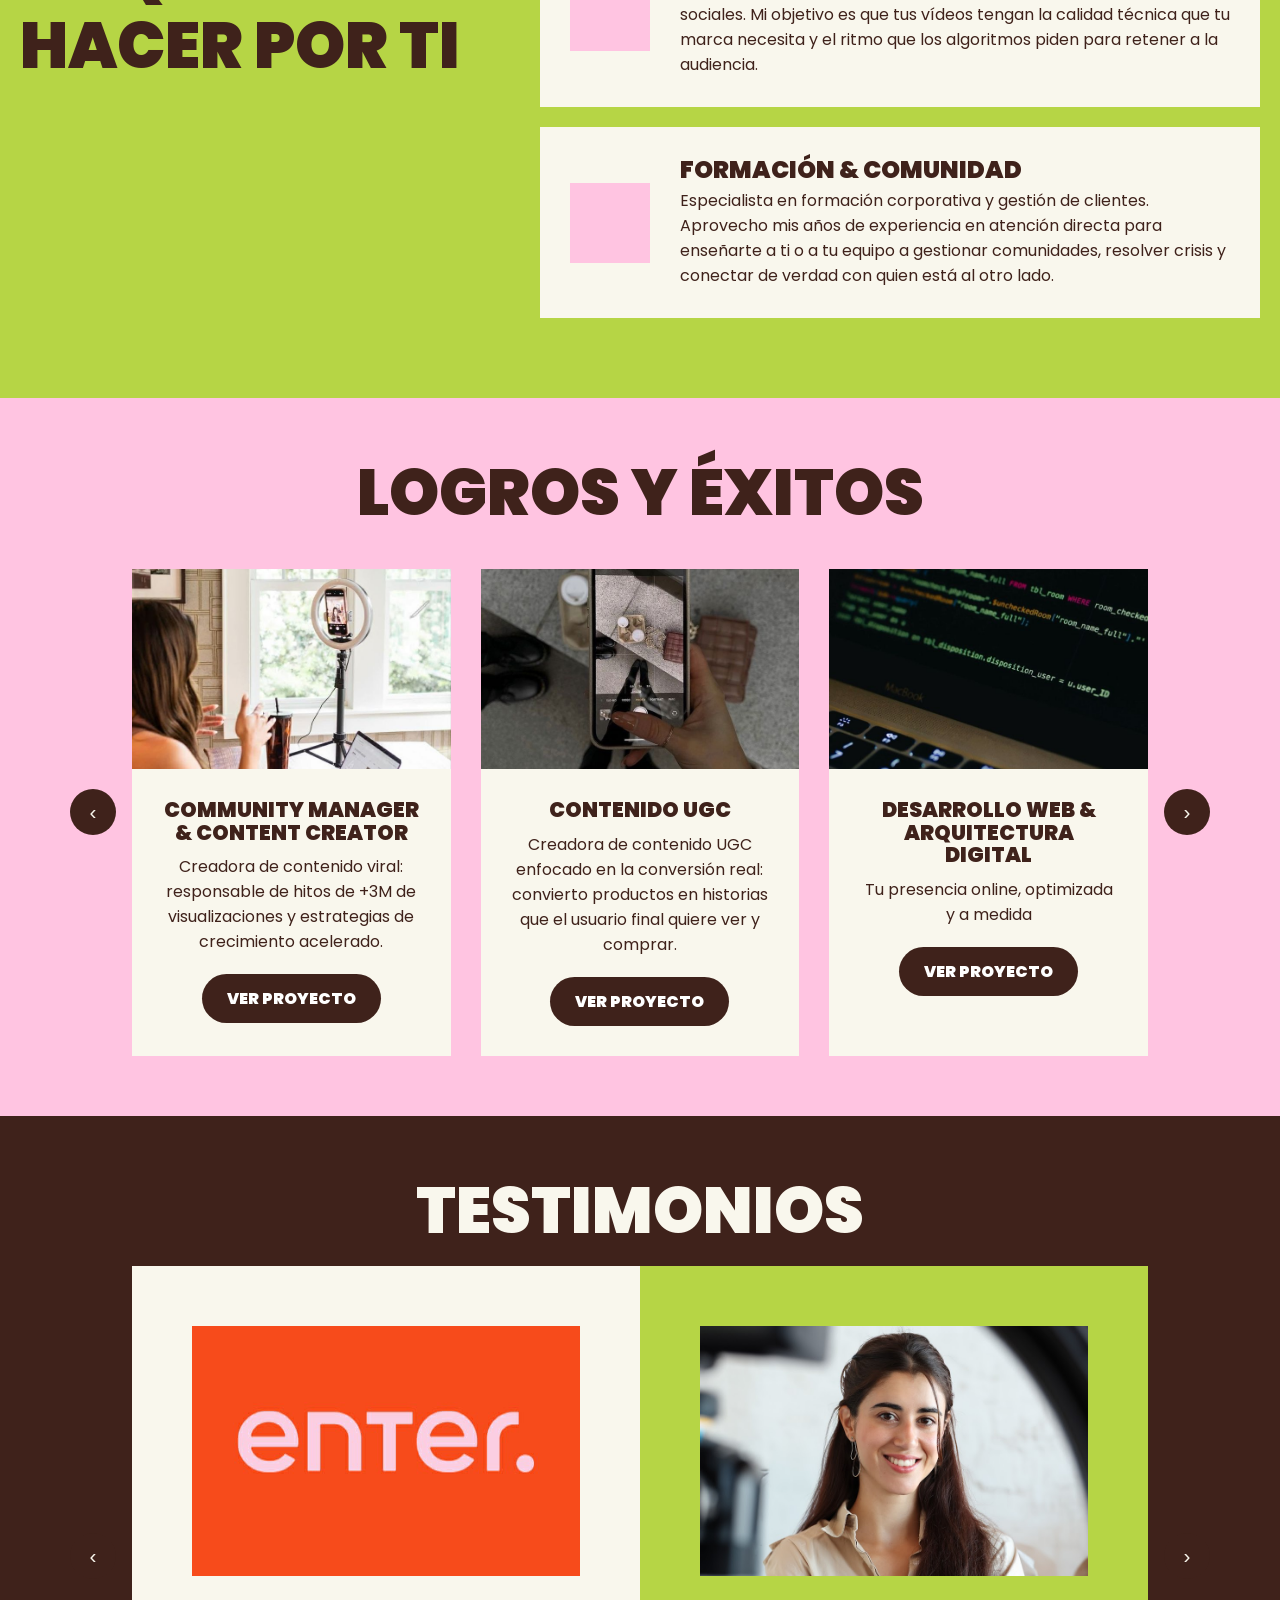
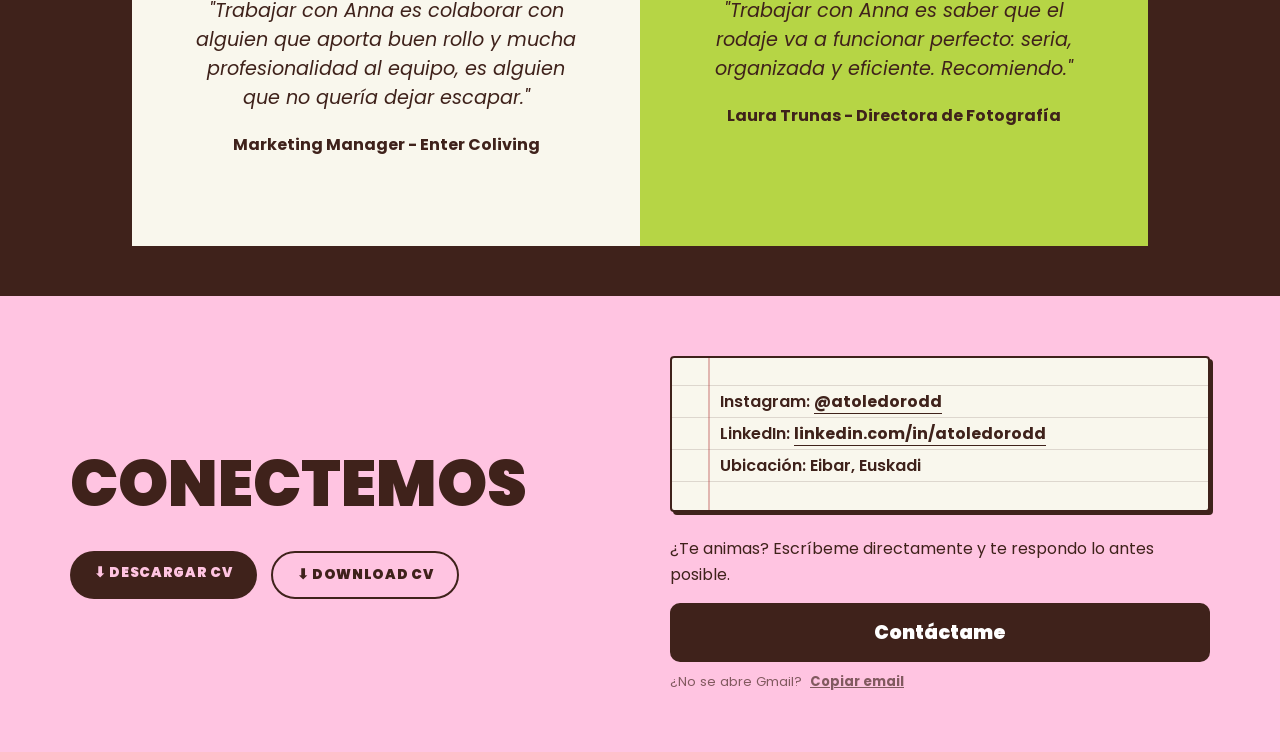
==== commit cb40bc6b: "Add files via upload" ====
--- a/index.html
+++ b/index.html
@@ -156,13 +156,6 @@
         }
 
         /* Miniyo cámara (3.png): encima hombro izq, atrás — FIJO */
-        .gato-gris {
-            width: 200px;
-            height: auto;
-            bottom: 150px;
-            right: 425px;
-            z-index: 2;
-        }
 
        
          /* GATO negro (4.png): delante — FIJO */
@@ -175,44 +168,122 @@
         }
 
         /* MÓVIL (13.png: 212x414 - teléfono vertical): sigue ratón */
-        .movil-hover {
-            width: 80px;
-            height: auto;
-            z-index: 10;
-            opacity: 0;
-            pointer-events: none;
-            transition: opacity 0.15s;
+        .hero-scene:hover
+
+        /* LOGOS flotantes */
+        /* === DISCO VINILO === */
+        .logo { display: none; }
+
+        .vinyl-wrap {
+            position: absolute;
+            top: -40px;
+            left: 50%;
+            transform: translateX(-50%);
+            width: 480px;
+            height: 480px;
+            z-index: 1; /* detrás de todo */
+        }
+
+        /* El disco giratorio — beige semitransparente */
+        .vinyl-disc {
+            width: 100%;
+            height: 100%;
+            border-radius: 50%;
+            background: repeating-radial-gradient(
+                circle at 50% 50%,
+                rgba(249,247,237,0.55) 0px,
+                rgba(249,247,237,0.45) 8px,
+                rgba(230,220,200,0.4) 16px,
+                rgba(249,247,237,0.5) 24px,
+                rgba(230,220,200,0.38) 36px,
+                rgba(249,247,237,0.48) 50px,
+                rgba(230,220,200,0.35) 70px,
+                rgba(249,247,237,0.45) 95px,
+                rgba(230,220,200,0.32) 125px,
+                rgba(249,247,237,0.42) 160px,
+                rgba(230,220,200,0.3) 200px
+            );
+            box-shadow: 0 0 40px rgba(249,247,237,0.3);
+            border: 1.5px solid rgba(249,247,237,0.4);
+            animation: none;
+            position: relative;
+        }
+
+        /* Agujero central */
+        .vinyl-hole {
+            position: absolute;
+            top: 50%; left: 50%;
             transform: translate(-50%, -50%);
+            width: 32px; height: 32px;
+            background: var(--pink);
+            border-radius: 50%;
+            border: 2px solid rgba(63,34,27,0.5);
+            z-index: 2;
+        }
+
+
+        /* === LOGOS EN ÓRBITA === */
+        .orbit-ring {
             position: absolute;
-        }
-        .hero-scene:hover .movil-hover { opacity: 1; }
-
-        /* LOGOS flotantes */
-        .logo { z-index: 6; position: absolute; }
-
-        /* Fila alta — arco encima de la cabeza */
-        #l-chatgpt  /* canva */ { width: 65px; top: -10px;  left: 10%;  animation: floatIcon 4.2s ease-in-out infinite 0s; }
-        #l-canva   /* tiktok */  { width: 65px; top:  15px;  left: 28%;  animation: floatIcon 5s   ease-in-out infinite 0.25s; }
-        #l-premiere /* linkedin */ { width: 65px; top:  0px;  left: 80%;  animation: floatIcon 4.7s ease-in-out infinite 0.5s; }
-        #l-linkedin /* microsoft */ { width: 60px; top:  15px;  left: 70%;  animation: floatIcon 5.3s ease-in-out infinite 0.75s; }
-        #l-instagram /* chatgpt */{ width: 60px; top: 80px;  left: 64%;  animation: floatIcon 4.9s ease-in-out infinite 1s; }
-
-        /* Fila media */
-        #l-tiktok  /* claude */  { width: 60px; top: 85px; left: 28%;  animation: floatIcon 4.5s ease-in-out infinite 0.65s; }
-        #l-claude  /* youtube */  { width: 65px; top: 105px; left: 4%;  animation: floatIcon 5.8s ease-in-out infinite 0.9s; }
-        #l-facebook /* premiere */ { width: 60px; top:  95px; left: 81%;  animation: floatIcon 4.3s ease-in-out infinite 1.1s; }
-
-        /* Fila baja (hombros) */
-        #l-microsoft /* instagram */ { width: 60px; top: 210px; left: 7%;   animation: floatIcon 5.5s ease-in-out infinite 0.55s; }
-        #l-github   /* empresas */ { width: 65px; top: 205px; left: 78%;  animation: floatIcon 4.8s ease-in-out infinite 0.8s; }
-        #l-empresas /* facebook */ { width: 55px; top: 305px; left: 15%;   animation: floatIcon 5.1s ease-in-out infinite 1.2s; }
-        #l-extra  /* github */   { width: 55px; top: 300px; left:75%;  animation: floatIcon 4.6s ease-in-out infinite 0.9s; }
-
-        @keyframes floatIcon {
-            0%, 100% { transform: translateY(0)    rotate(0deg); }
-            33%       { transform: translateY(-14px) rotate(6deg); }
-            66%       { transform: translateY(-7px)  rotate(-5deg); }
-        }
+            top: calc(50% - 40px);
+            left: 50%;
+            width: 0;
+            height: 0;
+            z-index: 2; /* detrás de Anna (z-index:3) */
+            animation: none;
+        }
+
+        .orbit-arm {
+            position: absolute;
+            width: 200px;
+            height: 0;
+            top: 0;
+            left: 0;
+            transform-origin: 0 0;
+            transform: rotate(var(--deg));
+        }
+
+        .orbit-logo {
+            position: absolute;
+            width: 54px;
+            height: 54px;
+            object-fit: contain;
+            right: -27px;
+            top: -27px;
+            filter: drop-shadow(0 2px 6px rgba(0,0,0,0.25));
+            /* No CSS animation — JS handles counter-rotation */
+        }
+            to   { transform: rotate(-360deg); }
+        }
+
+        @keyframes spinDisc {
+            from { transform: rotate(0deg); }
+            to   { transform: rotate(360deg); }
+        }
+
+
+
+        .vinyl-btn {
+            position: absolute;
+            bottom: 10px;
+            left: 50%;
+            transform: translateX(-50%);
+            background: var(--brown);
+            color: var(--pink);
+            border: none;
+            border-radius: 30px;
+            padding: 8px 22px;
+            font-family: var(--font-main);
+            font-weight: 900;
+            font-size: 0.8rem;
+            letter-spacing: 0.08em;
+            cursor: pointer;
+            z-index: 20;
+            transition: opacity 0.2s;
+            white-space: nowrap;
+            box-shadow: 0 2px 8px rgba(0,0,0,0.2);
+        }
+        .vinyl-btn:hover { opacity: 0.75; }
 
                 /* === SCROLL ANIMATIONS === */
         .reveal {
@@ -306,30 +377,55 @@
                 <a href="#work" class="hero-cta">Explora mi trabajo</a>
             </div>
             <div class="hero-scene" id="hero-scene">
+                <!-- DISCO VINILO GIRATORIO — detrás de todo -->
                 <!-- Anna principal (fija, centro) -->
                 <img src="2.png" class="scene-el anna" alt="Anna Toledo">
-
-                <!-- Gato gris: encima hombro derecho delante (fijo) -->
-                <img src="3.png" class="scene-el gato-gris" alt="">
-
-
-                <!-- Móvil: sigue al ratón, oculto por defecto -->
-                <img src="13.png" class="scene-el movil-hover" id="movil-hover" alt="">
-
-                <!-- Logos flotantes -->
-                <img src="5.png"  class="scene-el logo" id="l-youtube"   alt="YouTube">
-                <img src="6.png"  class="scene-el logo" id="l-claude"    alt="Claude">
-                <img src="7.png"  class="scene-el logo" id="l-tiktok"    alt="TikTok">
-                <img src="8.png"  class="scene-el logo" id="l-canva"     alt="Canva">
-                <img src="9.png"  class="scene-el logo" id="l-chatgpt"   alt="ChatGPT">
-                <img src="10.png" class="scene-el logo" id="l-instagram" alt="Instagram">
-                <img src="12.png" class="scene-el logo" id="l-microsoft" alt="Microsoft">
-                <img src="14.png" class="scene-el logo" id="l-linkedin"  alt="LinkedIn">
-                <img src="15.png" class="scene-el logo" id="l-premiere"  alt="Premiere">
-                <img src="16.png" class="scene-el logo" id="l-facebook"  alt="Facebook">
-                <img src="17.png" class="scene-el logo" id="l-empresas"  alt="Empresas">
-                <img src="18.png" class="scene-el logo" id="l-github"    alt="GitHub">
-                <img src="19.png" class="scene-el logo" id="l-extra"     alt="">
+                <div class="scene-el vinyl-wrap">
+                    <div class="vinyl-disc">
+                        <div class="vinyl-hole"></div>
+                    </div>
+                </div>
+
+                <!-- Logos orbitando -->
+                <div class="orbit-ring" id="orbit-ring">
+                    <div class="orbit-arm" style="--deg:0.0deg;">
+                        <img src="19.png" class="orbit-logo" alt="YouTube">
+                    </div>
+                    <div class="orbit-arm" style="--deg:30.0deg;">
+                        <img src="6.png" class="orbit-logo" alt="Claude">
+                    </div>
+                    <div class="orbit-arm" style="--deg:60.0deg;">
+                        <img src="7.png" class="orbit-logo" alt="TikTok">
+                    </div>
+                    <div class="orbit-arm" style="--deg:90.0deg;">
+                        <img src="8.png" class="orbit-logo" alt="Canva">
+                    </div>
+                    <div class="orbit-arm" style="--deg:120.0deg;">
+                        <img src="9.png" class="orbit-logo" alt="ChatGPT">
+                    </div>
+                    <div class="orbit-arm" style="--deg:150.0deg;">
+                        <img src="10.png" class="orbit-logo" alt="Instagram">
+                    </div>
+                    <div class="orbit-arm" style="--deg:180.0deg;">
+                        <img src="12.png" class="orbit-logo" alt="Microsoft">
+                    </div>
+                    <div class="orbit-arm" style="--deg:210.0deg;">
+                        <img src="14.png" class="orbit-logo" alt="LinkedIn">
+                    </div>
+                    <div class="orbit-arm" style="--deg:240.0deg;">
+                        <img src="15.png" class="orbit-logo" alt="Premiere">
+                    </div>
+                    <div class="orbit-arm" style="--deg:270.0deg;">
+                        <img src="16.png" class="orbit-logo" alt="Facebook">
+                    </div>
+                    <div class="orbit-arm" style="--deg:300.0deg;">
+                        <img src="17.png" class="orbit-logo" alt="Empresas">
+                    </div>
+                    <div class="orbit-arm" style="--deg:330.0deg;">
+                        <img src="18.png" class="orbit-logo" alt="GitHub">
+                    </div>
+                </div>
+                <button class="vinyl-btn" id="vinyl-btn" onclick="toggleVinyl()">▶ Play</button>
             </div>
         </div>
     </div>
@@ -415,7 +511,7 @@
                         </div>
                         <div class="win-content">
                             <h3>Desarrollo Web & Arquitectura Digital</h3>
-                            <p>Tu presencia online, optimizada y a medida, desde 0.</p>
+                            <p>Tu presencia online, optimizada y a medida</p>
                             <a href="crecimiento-comunidad.html" class="win-btn">Ver Proyecto</a>
                         </div>
                     </div>
@@ -466,33 +562,33 @@
                 <div class="test-carousel-track" id="test-track">
                     <div class="test-card cream">
                         <div class="test-img"><img src="test1.png" onerror="this.style.visibility='hidden'" alt="Op Julia"></div>
-                        <p class="test-text">"Trabajar con Anna es colaborar con alguien que entiende la estrategia a la perfección y aporta una tranquilidad brutal al equipo."</p>
-                        <strong>Op Julia</strong>
+                        <p class="test-text">"Trabajar con Anna es colaborar con alguien que aporta buen rollo y mucha profesionalidad al equipo, es alguien que no quería dejar escapar."</p>
+                        <strong>Marketing Manager - Enter Coliving</strong>
+                    </div>
+                    <div class="test-card green">
+                        <div class="test-img"><img src="test6.jpg" onerror="this.style.visibility='hidden'" alt="Op Laura" style="object-position: center top;"></div>
+                        <p class="test-text">"Trabajar con Anna es saber que el rodaje va a funcionar perfecto: seria, organizada y eficiente. Recomiendo."</p>
+                        <strong>Laura Trunas - Directora de Fotografía</strong>
                     </div>
                     <div class="test-card green">
                         <div class="test-img"><img src="test2.jpg" onerror="this.style.visibility='hidden'" alt="Op Sofi" style="object-position: center top;"></div>
-                        <p class="test-text">"Su visión para el contenido audiovisual es mágica. Transformó nuestras ideas desordenadas en campañas preciosas y efectivas."</p>
-                        <strong>Op Sofi</strong>
+                        <p class="test-text">"Estar grabando con Anna es tranquilidad absoluta, te hace sentir muy cómoda, reirte y desbloquearte frente a cámara."</p>
+                        <strong>Doctora Sofi Generalli</strong>
                     </div>
                     <div class="test-card cream">
                         <div class="test-img"><img src="test3.jpg" onerror="this.style.visibility='hidden'" alt="OP jefa/e TMB"></div>
-                        <p class="test-text">"Anna tiene una capacidad innata para conectar con la audiencia. Cada campaña que ha liderado ha superado nuestras expectativas."</p>
-                        <strong>OP jefa/e TMB</strong>
+                        <p class="test-text">"Anna es una profesional de los pies a la cabeza, se adapta con mucha facilidad a cualquier persona y sabe explicar de forma muy efectiva los cursos."</p>
+                        <strong>Responsable de Zona TMB</strong>
+                    </div>
+                     <div class="test-card cream">
+                        <div class="test-img"><img src="test5.jpg" onerror="this.style.visibility='hidden'" alt="javi o dama por forms"></div>
+                        <p class="test-text">"Su formación corporativa transformó la manera en la que nuestro equipo gestiona el funcionamiento de los trenes. Cercana y muy profesional."</p>
+                        <strong>AAC's TMB</strong>
                     </div>
                     <div class="test-card green">
                         <div class="test-img"><img src="test4.jpeg" onerror="this.style.visibility='hidden'" alt="Op Angel, dia drassanes"></div>
-                        <p class="test-text">"Su formación corporativa transformó la manera en la que nuestro equipo gestiona las redes sociales. Cercana y muy profesional."</p>
-                        <strong>Op Angel, dia drassanes</strong>
-                    </div>
-                     <div class="test-card cream">
-                        <div class="test-img"><img src="test5.jpg" onerror="this.style.visibility='hidden'" alt="javi o dama por forms"></div>
-                        <p class="test-text">"Su formación corporativa transformó la manera en la que nuestro equipo gestiona las redes sociales. Cercana y muy profesional."</p>
-                        <strong>javi o dama por forms</strong>
-                    </div>
-                    <div class="test-card green">
-                        <div class="test-img"><img src="test6.jpg" onerror="this.style.visibility='hidden'" alt="Op Laura" style="object-position: center top;"></div>
-                        <p class="test-text">"Su formación corporativa transformó la manera en la que nuestro equipo gestiona las redes sociales. Cercana y muy profesional."</p>
-                        <strong>Op Laura</strong>
+                        <p class="test-text">"Anna tiene un don organizativo innato, es capaz de gestionar personas con un talento y facilidad. Gracias a ella gestionamos opertivas de mucho volumen de personas con éxito."</p>
+                        <strong>Ángel Ortega - AAC TMB </strong>
                     </div>
 
                 </div>
@@ -633,18 +729,48 @@
             perPage: visibleTestCards
         });
 
-        // === MÓVIL SIGUE AL RATÓN en la hero-scene ===
-        const heroScene = document.getElementById('hero-scene');
-        const movilHover = document.getElementById('movil-hover');
-        if (heroScene && movilHover) {
-            heroScene.addEventListener('mousemove', function(e) {
-                const rect = heroScene.getBoundingClientRect();
-                const x = e.clientX - rect.left;
-                const y = e.clientY - rect.top;
-                movilHover.style.left = x + 'px';
-                movilHover.style.top  = y + 'px';
-            });
-        }
+        // === VINILO PLAY/PAUSE ===
+        // === VINILO PLAY/PAUSE ===
+        (function() {
+            const disc      = document.querySelector('.vinyl-disc');
+            const orbitRing = document.querySelector('.orbit-ring');
+            const logos     = document.querySelectorAll('.orbit-logo');
+            const btn       = document.getElementById('vinyl-btn');
+            const arms      = document.querySelectorAll('.orbit-arm');
+
+            let angle = 0;
+            let playing = false;
+            let lastTime = null;
+            const speed = 360 / 8000; // deg per ms (8s per revolution)
+
+            function tick(ts) {
+                if (!playing) return;
+                if (lastTime === null) lastTime = ts;
+                const delta = ts - lastTime;
+                lastTime = ts;
+                angle = (angle + speed * delta) % 360;
+
+                // Rotate disc and ring
+                disc.style.transform = `rotate(${angle}deg)`;
+                orbitRing.style.transform = `rotate(${angle}deg)`;
+
+                // Counter-rotate each logo to stay upright
+                logos.forEach(logo => {
+                    logo.style.transform = `rotate(${-angle}deg)`;
+                });
+
+                requestAnimationFrame(tick);
+            }
+
+            window.toggleVinyl = function() {
+                playing = !playing;
+                btn.textContent = playing ? '⏸ Pausar' : '▶ Play';
+                if (playing) {
+                    lastTime = null;
+                    requestAnimationFrame(tick);
+                }
+            };
+        })();
     </script>
 
 </body>
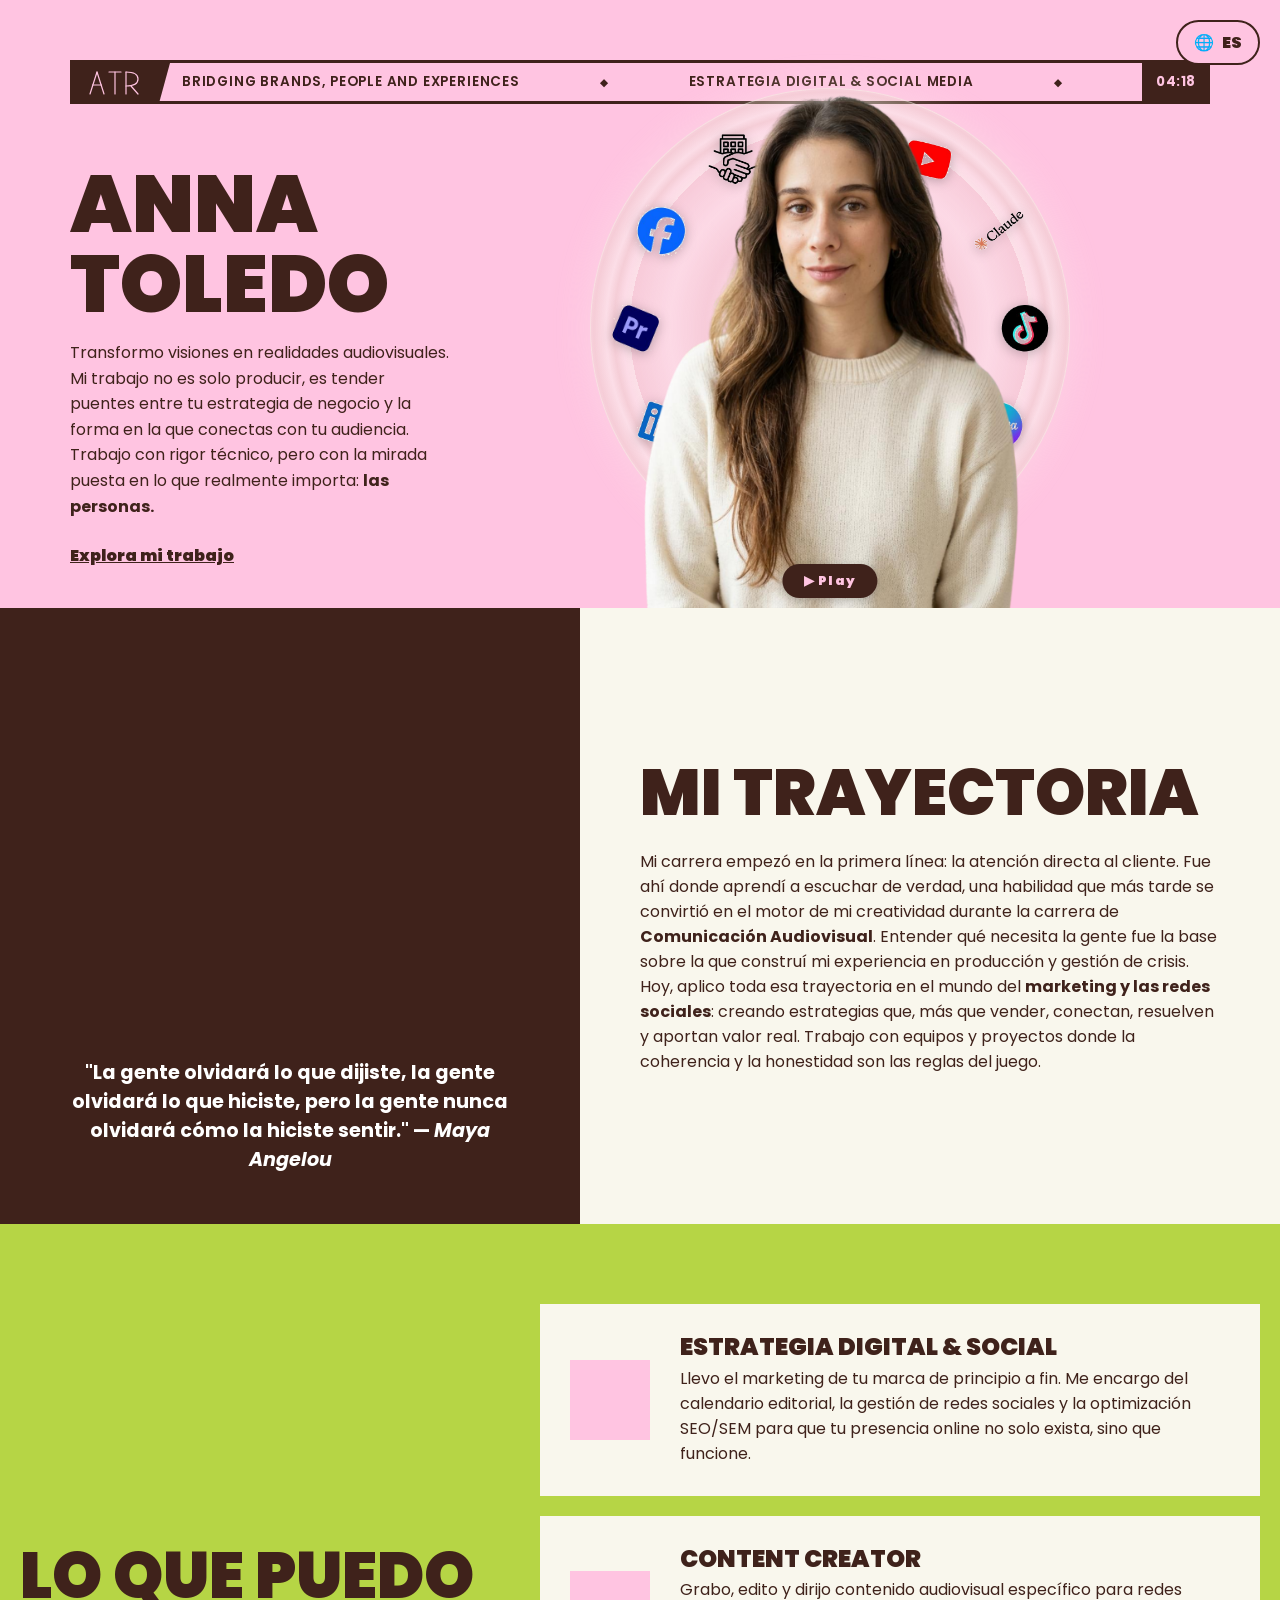
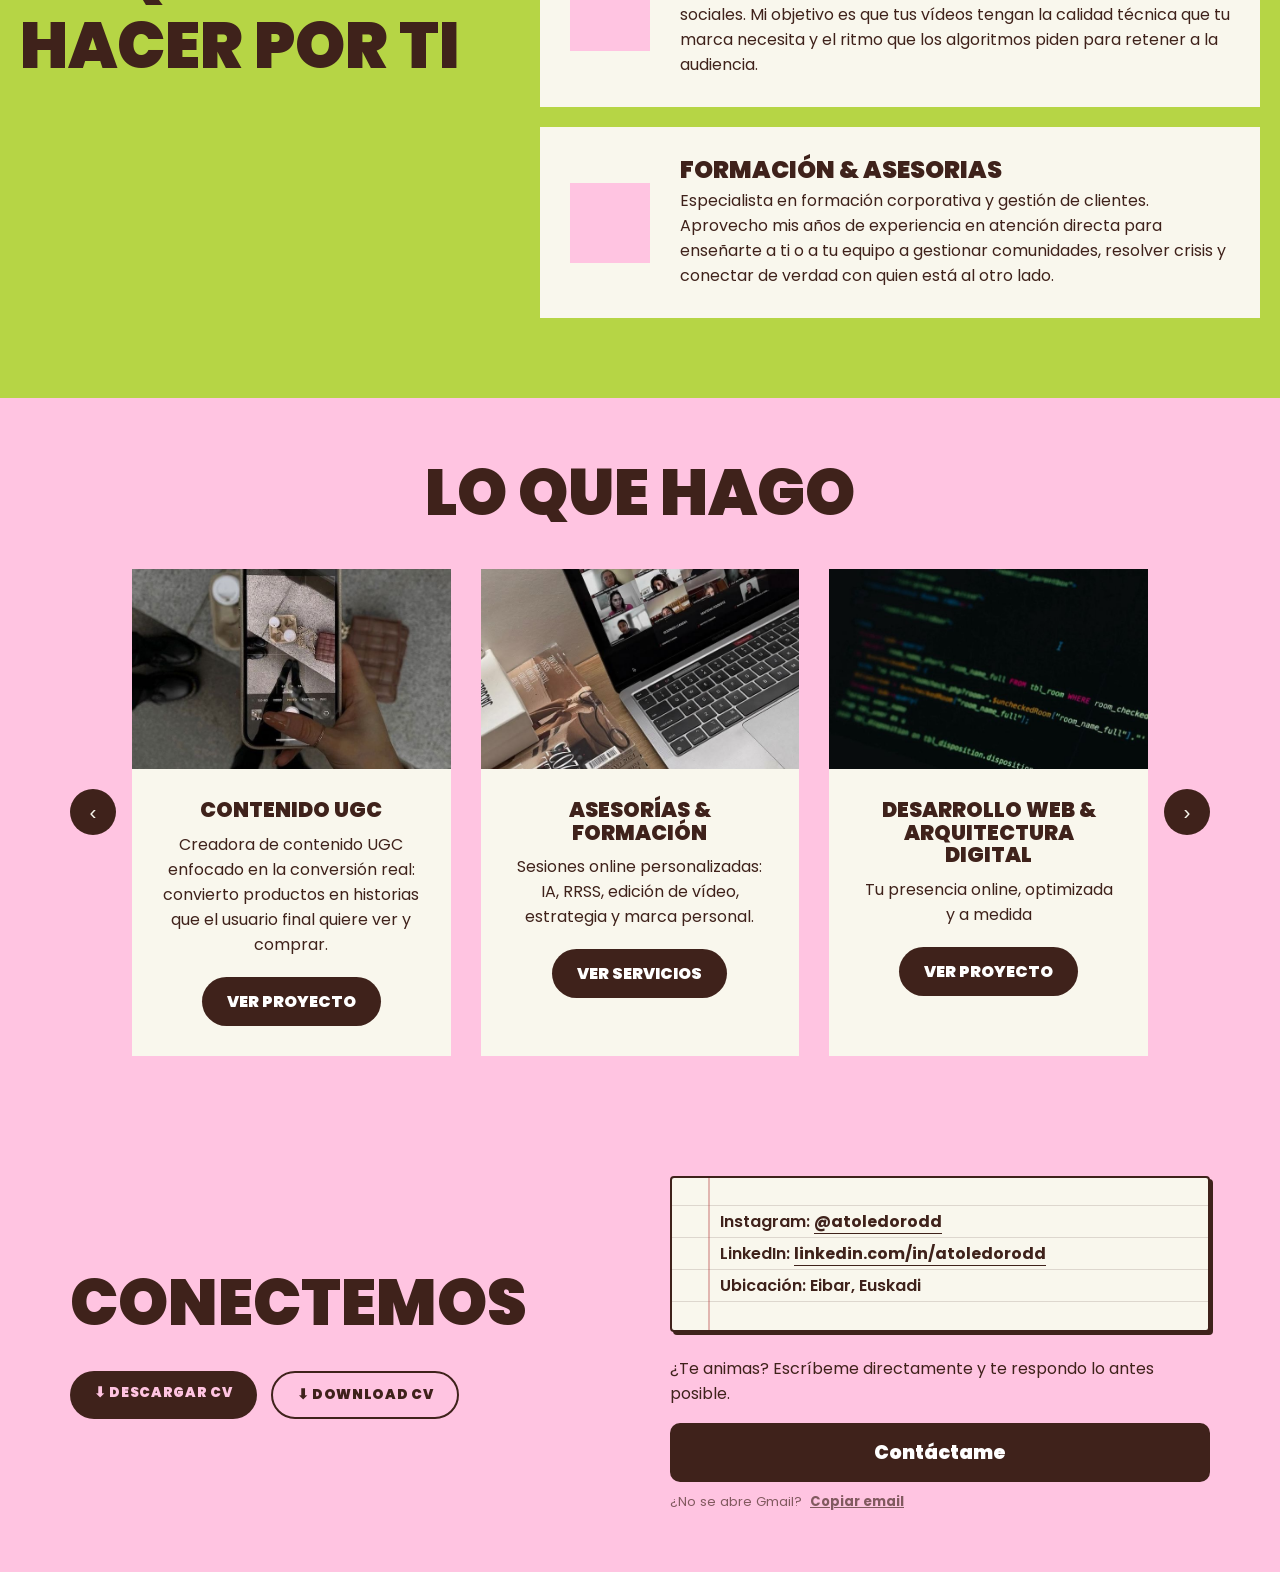
==== commit 78e2432e: "Add files via upload" ====
--- a/index.html
+++ b/index.html
@@ -4,6 +4,7 @@
     <meta charset="UTF-8">
     <meta name="viewport" content="width=device-width, initial-scale=1.0">
     <title>Anna Toledo | Website</title>
+    <link rel="icon" type="image/svg+xml" href="data:image/svg+xml,%3Csvg xmlns='http://www.w3.org/2000/svg' viewBox='0 0 52 52'%3E%3Crect width='52' height='52' rx='6' fill='%233f221b'/%3E%3Csvg width='52' height='52' viewBox='0 0 52 52' fill='none'%3E%3Cline x1='4' y1='46' x2='13' y2='8' stroke='%23ffc4e1' stroke-width='2.2' stroke-linecap='round'/%3E%3Cline x1='13' y1='8' x2='22' y2='46' stroke='%23ffc4e1' stroke-width='2.2' stroke-linecap='round'/%3E%3Cline x1='6.5' y1='30' x2='19.5' y2='30' stroke='%23ffc4e1' stroke-width='2.2' stroke-linecap='round'/%3E%3Cline x1='28' y1='8' x2='42' y2='8' stroke='%23ffc4e1' stroke-width='2.2' stroke-linecap='round'/%3E%3Cline x1='35' y1='8' x2='35' y2='46' stroke='%23ffc4e1' stroke-width='2.2' stroke-linecap='round'/%3E%3Cline x1='46' y1='8' x2='46' y2='46' stroke='%23ffc4e1' stroke-width='2.2' stroke-linecap='round'/%3E%3Cpath d='M46 8 Q58 8 58 19 Q58 30 46 30' stroke='%23ffc4e1' stroke-width='2.2' stroke-linecap='round' fill='none'/%3E%3Cline x1='51' y1='30' x2='58' y2='46' stroke='%23ffc4e1' stroke-width='2.2' stroke-linecap='round'/%3E%3C/svg%3E%3C/svg%3E">
     <link href="https://fonts.googleapis.com/css2?family=Poppins:wght@400;600;900&display=swap" rel="stylesheet">
     <link rel="stylesheet" href="style.css">
     <style>
@@ -205,7 +206,8 @@
             );
             box-shadow: 0 0 40px rgba(249,247,237,0.3);
             border: 1.5px solid rgba(249,247,237,0.4);
-            animation: none;
+            animation: spinDisc 8s linear infinite;
+            animation-play-state: paused;
             position: relative;
         }
 
@@ -220,41 +222,40 @@
             border: 2px solid rgba(63,34,27,0.5);
             z-index: 2;
         }
-
+        /* orbit-logo wrapper keeps position, inner img rotates back */
 
         /* === LOGOS EN ÓRBITA === */
         .orbit-ring {
             position: absolute;
-            top: calc(50% - 40px);
+            top: -40px;
             left: 50%;
-            width: 0;
-            height: 0;
-            z-index: 2; /* detrás de Anna (z-index:3) */
-            animation: none;
-        }
-
-        .orbit-arm {
-            position: absolute;
-            width: 200px;
-            height: 0;
-            top: 0;
-            left: 0;
-            transform-origin: 0 0;
-            transform: rotate(var(--deg));
-        }
-
+            margin-left: -240px;
+            width: 480px;
+            height: 480px;
+            z-index: 2;
+            animation: spinDisc 8s linear infinite;
+            animation-play-state: paused;
+        }
         .orbit-logo {
             position: absolute;
             width: 54px;
             height: 54px;
             object-fit: contain;
-            right: -27px;
-            top: -27px;
+            transform: translate(-50%, -50%);
             filter: drop-shadow(0 2px 6px rgba(0,0,0,0.25));
-            /* No CSS animation — JS handles counter-rotation */
-        }
-            to   { transform: rotate(-360deg); }
-        }
+        }
+        .orbit-logo:nth-child(1) { top: 9.4%; left: 50.0%; }
+        .orbit-logo:nth-child(2) { top: 14.8%; left: 70.3%; }
+        .orbit-logo:nth-child(3) { top: 29.7%; left: 85.2%; }
+        .orbit-logo:nth-child(4) { top: 50.0%; left: 90.6%; }
+        .orbit-logo:nth-child(5) { top: 70.3%; left: 85.2%; }
+        .orbit-logo:nth-child(6) { top: 85.2%; left: 70.3%; }
+        .orbit-logo:nth-child(7) { top: 90.6%; left: 50.0%; }
+        .orbit-logo:nth-child(8) { top: 85.2%; left: 29.7%; }
+        .orbit-logo:nth-child(9) { top: 70.3%; left: 14.8%; }
+        .orbit-logo:nth-child(10) { top: 50.0%; left: 9.4%; }
+        .orbit-logo:nth-child(11) { top: 29.7%; left: 14.8%; }
+        .orbit-logo:nth-child(12) { top: 14.8%; left: 29.7%; }
 
         @keyframes spinDisc {
             from { transform: rotate(0deg); }
@@ -373,57 +374,32 @@
         <div class="hero-collage">
             <div class="hero-text reveal">
                 <h1>Anna Toledo</h1>
-                <p class="hero-desc">Transformo visiones en realidades audiovisuales. Mi trabajo no es solo producir, es tender puentes entre tu estrategia de negocio y la forma en la que conectas con tu audiencia. Trabajo con rigor técnico, pero con la mirada puesta en lo que realmente importa: <strong>las personas.</strong></p>
-                <a href="#work" class="hero-cta">Explora mi trabajo</a>
+                <p class="hero-desc" data-i18n="hero.desc">Transformo visiones en realidades audiovisuales. Mi trabajo no es solo producir, es tender puentes entre tu estrategia de negocio y la forma en la que conectas con tu audiencia. Trabajo con rigor técnico, pero con la mirada puesta en lo que realmente importa: <strong>las personas.</strong></p>
+                <a href="#work" class="hero-cta" data-i18n="hero.cta">Explora mi trabajo</a>
             </div>
             <div class="hero-scene" id="hero-scene">
                 <!-- DISCO VINILO GIRATORIO — detrás de todo -->
                 <!-- Anna principal (fija, centro) -->
-                <img src="2.png" class="scene-el anna" alt="Anna Toledo">
+                <img src="fotos/2.png" class="scene-el anna" alt="Anna Toledo">
                 <div class="scene-el vinyl-wrap">
-                    <div class="vinyl-disc">
+                    <div class="vinyl-disc" id="vinyl-disc">
                         <div class="vinyl-hole"></div>
                     </div>
                 </div>
-
-                <!-- Logos orbitando -->
-                <div class="orbit-ring" id="orbit-ring">
-                    <div class="orbit-arm" style="--deg:0.0deg;">
-                        <img src="19.png" class="orbit-logo" alt="YouTube">
-                    </div>
-                    <div class="orbit-arm" style="--deg:30.0deg;">
-                        <img src="6.png" class="orbit-logo" alt="Claude">
-                    </div>
-                    <div class="orbit-arm" style="--deg:60.0deg;">
-                        <img src="7.png" class="orbit-logo" alt="TikTok">
-                    </div>
-                    <div class="orbit-arm" style="--deg:90.0deg;">
-                        <img src="8.png" class="orbit-logo" alt="Canva">
-                    </div>
-                    <div class="orbit-arm" style="--deg:120.0deg;">
-                        <img src="9.png" class="orbit-logo" alt="ChatGPT">
-                    </div>
-                    <div class="orbit-arm" style="--deg:150.0deg;">
-                        <img src="10.png" class="orbit-logo" alt="Instagram">
-                    </div>
-                    <div class="orbit-arm" style="--deg:180.0deg;">
-                        <img src="12.png" class="orbit-logo" alt="Microsoft">
-                    </div>
-                    <div class="orbit-arm" style="--deg:210.0deg;">
-                        <img src="14.png" class="orbit-logo" alt="LinkedIn">
-                    </div>
-                    <div class="orbit-arm" style="--deg:240.0deg;">
-                        <img src="15.png" class="orbit-logo" alt="Premiere">
-                    </div>
-                    <div class="orbit-arm" style="--deg:270.0deg;">
-                        <img src="16.png" class="orbit-logo" alt="Facebook">
-                    </div>
-                    <div class="orbit-arm" style="--deg:300.0deg;">
-                        <img src="17.png" class="orbit-logo" alt="Empresas">
-                    </div>
-                    <div class="orbit-arm" style="--deg:330.0deg;">
-                        <img src="18.png" class="orbit-logo" alt="GitHub">
-                    </div>
+                <!-- Anillo de logos: gira con CSS, logos se contrarrestan con CSS -->
+                <div class="scene-el orbit-ring" id="orbit-ring">
+                    <img src="fotos/19.png" class="orbit-logo" alt="YouTube">
+                    <img src="fotos/6.png"  class="orbit-logo" alt="Claude">
+                    <img src="fotos/7.png"  class="orbit-logo" alt="TikTok">
+                    <img src="fotos/8.png"  class="orbit-logo" alt="Canva">
+                    <img src="fotos/9.png"  class="orbit-logo" alt="ChatGPT">
+                    <img src="fotos/10.png" class="orbit-logo" alt="Instagram">
+                    <img src="fotos/12.png" class="orbit-logo" alt="Microsoft">
+                    <img src="fotos/14.png" class="orbit-logo" alt="LinkedIn">
+                    <img src="fotos/15.png" class="orbit-logo" alt="Premiere">
+                    <img src="fotos/16.png" class="orbit-logo" alt="Facebook">
+                    <img src="fotos/17.png" class="orbit-logo" alt="Empresas">
+                    <img src="fotos/18.png" class="orbit-logo" alt="GitHub">
                 </div>
                 <button class="vinyl-btn" id="vinyl-btn" onclick="toggleVinyl()">▶ Play</button>
             </div>
@@ -435,44 +411,44 @@
         <div class="journey-left reveal-left">
             <div class="video-container">
                 <video autoplay muted loop playsinline poster="tu-imagen-de-portada.jpg" style="width: 100%; border-radius: 10px;">
-                    <source src="video1.mov" type="video/mp4">
+                    <source src="fotos/video1.mov" type="video/mp4">
                 </video>
             </div>
-            <div class="journey-quote">
+            <div class="journey-quote" data-i18n="journey.quote">
                 "La gente olvidará lo que dijiste, la gente olvidará lo que hiciste, pero la gente nunca olvidará cómo la hiciste sentir." — <em>Maya Angelou</em>
             </div>
         </div>
         <div class="journey-right reveal-right">
-            <h2>MI trayectoria</h2>
-            <p>Mi carrera empezó en la primera línea: la atención directa al cliente. Fue ahí donde aprendí a escuchar de verdad, una habilidad que más tarde se convirtió en el motor de mi creatividad durante la carrera de <strong>Comunicación Audiovisual</strong>. Entender qué necesita la gente fue la base sobre la que construí mi experiencia en producción y gestión de crisis. Hoy, aplico toda esa trayectoria en el mundo del <strong>marketing y las redes sociales</strong>: creando estrategias que, más que vender, conectan, resuelven y aportan valor real. Trabajo con equipos y proyectos donde la coherencia y la honestidad son las reglas del juego.</p>
+            <h2 data-i18n="journey.title">MI trayectoria</h2>
+            <p data-i18n="journey.body">Mi carrera empezó en la primera línea: la atención directa al cliente. Fue ahí donde aprendí a escuchar de verdad, una habilidad que más tarde se convirtió en el motor de mi creatividad durante la carrera de <strong>Comunicación Audiovisual</strong>. Entender qué necesita la gente fue la base sobre la que construí mi experiencia en producción y gestión de crisis. Hoy, aplico toda esa trayectoria en el mundo del <strong>marketing y las redes sociales</strong>: creando estrategias que, más que vender, conectan, resuelven y aportan valor real. Trabajo con equipos y proyectos donde la coherencia y la honestidad son las reglas del juego.</p>
         </div>
     </div>
 
     <!-- 3. SERVICES -->
     <div class="services-section">
         <div class="services-left">
-            <h2>LO QUE PUEDO HACER POR TI</h2>
+            <h2 data-i18n="services.title">LO QUE PUEDO HACER POR TI</h2>
         </div>
         <div class="services-right">
             <div class="service-card reveal delay-1">
                 <div class="service-icon"></div>
                 <div class="service-text">
-                    <h3>Estrategia Digital &amp; Social</h3>
-                    <p>Llevo el marketing de tu marca de principio a fin. Me encargo del calendario editorial, la gestión de redes sociales y la optimización SEO/SEM para que tu presencia online no solo exista, sino que funcione.</p>
+                    <h3 data-i18n="s1.title">Estrategia Digital &amp; Social</h3>
+                    <p data-i18n="s1.desc">Llevo el marketing de tu marca de principio a fin. Me encargo del calendario editorial, la gestión de redes sociales y la optimización SEO/SEM para que tu presencia online no solo exista, sino que funcione.</p>
                 </div>
             </div>
             <div class="service-card reveal delay-2">
                 <div class="service-icon"></div>
                 <div class="service-text">
-                    <h3>Producción Audiovisual</h3>
-                    <p>Grabo, edito y dirijo contenido audiovisual específico para redes sociales. Mi objetivo es que tus vídeos tengan la calidad técnica que tu marca necesita y el ritmo que los algoritmos piden para retener a la audiencia.</p>
+                    <h3 data-i18n="s2.title">Content Creator</h3>
+                    <p data-i18n="s2.desc">Grabo, edito y dirijo contenido audiovisual específico para redes sociales. Mi objetivo es que tus vídeos tengan la calidad técnica que tu marca necesita y el ritmo que los algoritmos piden para retener a la audiencia.</p>
                 </div>
             </div>
             <div class="service-card reveal delay-3">
                 <div class="service-icon"></div>
                 <div class="service-text">
-                    <h3>Formación &amp; Comunidad</h3>
-                    <p>Especialista en formación corporativa y gestión de clientes. Aprovecho mis años de experiencia en atención directa para enseñarte a ti o a tu equipo a gestionar comunidades, resolver crisis y conectar de verdad con quien está al otro lado.</p>
+                    <h3 data-i18n="s3.title">Formación &amp; Asesorias</h3>
+                    <p data-i18n="s3.desc">Especialista en formación corporativa y gestión de clientes. Aprovecho mis años de experiencia en atención directa para enseñarte a ti o a tu equipo a gestionar comunidades, resolver crisis y conectar de verdad con quien está al otro lado.</p>
                 </div>
             </div>
         </div>
@@ -480,146 +456,100 @@
 
     <!-- 4. WINS / CARRUSEL DE PROYECTOS -->
     <div class="container wins-section" id="work">
-        <h2 class="reveal">LOGROS Y ÉXITOS</h2>
+        <h2 class="reveal" data-i18n="wins.title">LO QUE HAGO</h2>
         <div class="carousel-wrapper">
             <button class="carousel-arrow" id="wins-prev" aria-label="Anterior">&#8249;</button>
             <div class="carousel-viewport">
                 <div class="carousel-track" id="wins-track">
                     <div class="win-card">
                         <div class="win-img">
-                            <img src="foto2.jpg" alt="Community Manager">
+                            <img src="fotos/foto3.jpg" alt="Contenido UGC">
                         </div>
                         <div class="win-content">
-                            <h3>Community Manager & Content Creator</h3>
-                            <p>Creadora de contenido viral: responsable de hitos de +3M de visualizaciones y estrategias de crecimiento acelerado.</p>
-                            <a href="campanas-audiovisuales.html" class="win-btn">Ver Proyecto</a>
-                        </div>
+                            <h3 data-i18n="w2.title">Contenido UGC</h3>
+                            <p data-i18n="w2.desc">Creadora de contenido UGC enfocado en la conversión real: convierto productos en historias que el usuario final quiere ver y comprar.</p>
+                            <a href="ugc.html" class="win-btn" data-i18n="wins.btn">Ver Proyecto</a>
+                        </div>
+                    </div>
+                   <div class="win-card">
+                        <div class="win-img">
+                            <img src="fotos/aseso1.jpeg" alt="Contenido UGC">
+                        </div>
+                        <div class="win-content">
+                            <h3 data-i18n="w6.title">Asesorías & Formación</h3>
+                            <p data-i18n="w6.desc">Sesiones online personalizadas: IA, RRSS, edición de vídeo, estrategia y marca personal.</p>
+                            <a href="asesorias.html" class="win-btn" data-i18n="w6.btn">Ver Servicios</a>
+                    </div>
                     </div>
                     <div class="win-card">
                         <div class="win-img">
-                            <img src="foto3.jpg" alt="Contenido UGC">
+                            <img src="fotos/foto4.jpg" alt="Desarrollo Web" style="object-position: center top;">
                         </div>
                         <div class="win-content">
-                            <h3>Contenido UGC</h3>
-                            <p>Creadora de contenido UGC enfocado en la conversión real: convierto productos en historias que el usuario final quiere ver y comprar.</p>
-                            <a href="lanzamiento-marca.html" class="win-btn">Ver Proyecto</a> 
+                            <h3 data-i18n="w3.title">Desarrollo Web & Arquitectura Digital</h3>
+                            <p data-i18n="w3.desc">Tu presencia online, optimizada y a medida</p>
+                            <a href="dweb.html" class="win-btn" data-i18n="wins.btn">Ver Proyecto</a>
                         </div>
                     </div>
                     <div class="win-card">
                         <div class="win-img">
-                            <img src="foto4.jpg" alt="Desarrollo Web">
+                            <img src="fotos/foto2.jpg" alt="Community Manager">
                         </div>
                         <div class="win-content">
-                            <h3>Desarrollo Web & Arquitectura Digital</h3>
-                            <p>Tu presencia online, optimizada y a medida</p>
-                            <a href="crecimiento-comunidad.html" class="win-btn">Ver Proyecto</a>
+                            <h3 data-i18n="w1.title">Community Manager & Content Creator</h3>
+                            <p data-i18n="w1.desc">Creadora de contenido viral: responsable de hitos de +3M de visualizaciones y estrategias de crecimiento acelerado.</p>
+                            <a href="cm.html" class="win-btn" data-i18n="wins.btn">Ver Proyecto</a>
                         </div>
                     </div>
                     <div class="win-card">
                         <div class="win-img">
-                            <img src="foto5.jpeg" alt="Mentoring">
+                            <img src="fotos/foto7.jpg" alt="Community Building">
                         </div>
                         <div class="win-content">
-                            <h3>Mentoring Estratégico y Liderazgo Operativo</h3>
-                            <p>Liderazgo en entornos críticos: gestión, formación y resolución bajo presión.</p>
-                            <a href="formacion-corporativa.html" class="win-btn">Ver Proyecto</a>
+                            <h3 data-i18n="w5.title">Community Building</h3>
+                            <p data-i18n="w5.desc">Especialista en la creación y dinamización de comunidades, con experiencia gestionando eventos.</p>
+                            <a href="cb.html" class="win-btn" data-i18n="wins.btn">Ver Proyecto</a>
                         </div>
                     </div>
                     <div class="win-card">
                         <div class="win-img">
-                            <img src="foto6.jpg" alt="Producción Audiovisual">
+                            <img src="fotos/foto6.jpg" alt="Producción Audiovisual" style="object-position: center;">
                         </div>
                         <div class="win-content">
-                            <h3>Producción Audiovisual</h3>
-                            <p>Gestión de equipos +30 personas y ejecución de proyectos de alto impacto cultural.</p>
-                            <a href="serie-documental.html" class="win-btn">Ver Proyecto</a>
-                        </div>
-                    </div>
-                    <div class="win-card">
-                        <div class="win-img">
-                            <img src="foto7.jpg" alt="Community Building">
-                        </div>
-                        <div class="win-content">
-                            <h3>Community Building</h3>
-                            <p>Especialista en la creación y dinamización de comunidades, con experiencia gestionando eventos.</p>
-                            <a href="programa-embajadores.html" class="win-btn">Ver Proyecto</a>
+                            <h3 data-i18n="w4.title">Producción Audiovisual</h3>
+                            <p data-i18n="w4.desc">Gestión de equipos +30 personas y ejecución de proyectos de alto impacto cultural.</p>
+                            <a href="produ.html" class="win-btn" data-i18n="wins.btn">Ver Proyecto</a>
                         </div>
                     </div>
                 </div>
             </div>
             <button class="carousel-arrow" id="wins-next" aria-label="Siguiente">&#8250;</button>
-        </div>
-    </div>
-
-    <!-- 5. TESTIMONIALS / CARRUSEL -->
-    <div class="testimonials-header">
-        <h2>TESTIMONIOS</h2>
-    </div>
-    <div class="test-carousel-section">
-        <div class="test-carousel-wrapper">
-            <button class="carousel-arrow" id="test-prev" aria-label="Anterior">&#8249;</button>
-            <div class="test-carousel-viewport">
-                <div class="test-carousel-track" id="test-track">
-                    <div class="test-card cream">
-                        <div class="test-img"><img src="test1.png" onerror="this.style.visibility='hidden'" alt="Op Julia"></div>
-                        <p class="test-text">"Trabajar con Anna es colaborar con alguien que aporta buen rollo y mucha profesionalidad al equipo, es alguien que no quería dejar escapar."</p>
-                        <strong>Marketing Manager - Enter Coliving</strong>
-                    </div>
-                    <div class="test-card green">
-                        <div class="test-img"><img src="test6.jpg" onerror="this.style.visibility='hidden'" alt="Op Laura" style="object-position: center top;"></div>
-                        <p class="test-text">"Trabajar con Anna es saber que el rodaje va a funcionar perfecto: seria, organizada y eficiente. Recomiendo."</p>
-                        <strong>Laura Trunas - Directora de Fotografía</strong>
-                    </div>
-                    <div class="test-card green">
-                        <div class="test-img"><img src="test2.jpg" onerror="this.style.visibility='hidden'" alt="Op Sofi" style="object-position: center top;"></div>
-                        <p class="test-text">"Estar grabando con Anna es tranquilidad absoluta, te hace sentir muy cómoda, reirte y desbloquearte frente a cámara."</p>
-                        <strong>Doctora Sofi Generalli</strong>
-                    </div>
-                    <div class="test-card cream">
-                        <div class="test-img"><img src="test3.jpg" onerror="this.style.visibility='hidden'" alt="OP jefa/e TMB"></div>
-                        <p class="test-text">"Anna es una profesional de los pies a la cabeza, se adapta con mucha facilidad a cualquier persona y sabe explicar de forma muy efectiva los cursos."</p>
-                        <strong>Responsable de Zona TMB</strong>
-                    </div>
-                     <div class="test-card cream">
-                        <div class="test-img"><img src="test5.jpg" onerror="this.style.visibility='hidden'" alt="javi o dama por forms"></div>
-                        <p class="test-text">"Su formación corporativa transformó la manera en la que nuestro equipo gestiona el funcionamiento de los trenes. Cercana y muy profesional."</p>
-                        <strong>AAC's TMB</strong>
-                    </div>
-                    <div class="test-card green">
-                        <div class="test-img"><img src="test4.jpeg" onerror="this.style.visibility='hidden'" alt="Op Angel, dia drassanes"></div>
-                        <p class="test-text">"Anna tiene un don organizativo innato, es capaz de gestionar personas con un talento y facilidad. Gracias a ella gestionamos opertivas de mucho volumen de personas con éxito."</p>
-                        <strong>Ángel Ortega - AAC TMB </strong>
-                    </div>
-
-                </div>
-            </div>
-            <button class="carousel-arrow" id="test-next" aria-label="Siguiente">&#8250;</button>
         </div>
     </div>
 
     <!-- 6. CONNECT -->
     <div class="container connect-section">
         <div class="connect-left">
-            <h2>CONECTEMOS</h2>
+            <h2 data-i18n="connect.title">CONECTEMOS</h2>
             <div class="cv-buttons">
-                <a href="cv-es.pdf" download class="cv-btn">⬇ Descargar CV</a>
-                <a href="cv-en.pdf" download class="cv-btn cv-btn-en">⬇ Download CV</a>
+                <a href="fotos/cv-es.pdf" download class="cv-btn">⬇ Descargar CV</a>
+                <a href="fotos/cv-en.pdf" download class="cv-btn cv-btn-en">⬇ Download CV</a>
             </div>
         </div>
         <div class="connect-right">
             <div class="notebook">
                 <p>Instagram: <a href="https://instagram.com/atoledorodd" target="_blank">@atoledorodd</a></p>
                 <p>LinkedIn: <a href="https://linkedin.com/in/atoledorodd" target="_blank">linkedin.com/in/atoledorodd</a></p>
-                <p>Ubicación: Eibar, Euskadi</p>
+                <p data-i18n="connect.location">Ubicación: Eibar, Euskadi</p>
             </div>
             <div class="mailto-box">
-                <p class="mailto-text">¿Te animas? Escríbeme directamente y te respondo lo antes posible.</p>
+                <p class="mailto-text" data-i18n="connect.cta">¿Te animas? Escríbeme directamente y te respondo lo antes posible.</p>
                 <a href="https://mail.google.com/mail/?view=cm&amp;fs=1&amp;to=anna.tol.rod@gmail.com&amp;su=Hablemos%20de%20tu%20proyecto" target="_blank" rel="noopener" class="submit-btn mailto-btn">
-                    Contáctame
+                    <span data-i18n="connect.btn">Contáctame</span>
                 </a>
                 <p class="mailto-fallback">
-                    ¿No se abre Gmail?
-                    <button type="button" class="copy-email-btn" onclick="copyEmail(this)">Copiar email</button>
+                    <span data-i18n="connect.gmail">¿No se abre Gmail?</span>
+                    <button type="button" class="copy-email-btn" onclick="copyEmail(this)" data-i18n="connect.copy">Copiar email</button>
                 </p>
             </div>
         </div>
@@ -646,8 +576,114 @@
         setInterval(updateClock, 10000);
 
         // Idioma (placeholder simple, se puede ampliar)
+        // === SISTEMA DE TRADUCCIÓN ===
+        const i18n = {
+            es: {
+                "hero.desc": "Transformo visiones en realidades audiovisuales. Mi trabajo no es solo producir, es tender puentes entre tu estrategia de negocio y la forma en la que conectas con tu audiencia. Trabajo con rigor técnico, pero con la mirada puesta en lo que realmente importa: <strong>las personas.</strong>",
+                "hero.cta": "Explora mi trabajo",
+                "journey.title": "MI trayectoria",
+                "journey.quote": "\"La gente olvidará lo que dijiste, la gente olvidará lo que hiciste, pero la gente nunca olvidará cómo la hiciste sentir.\" — <em>Maya Angelou</em>",
+                "services.title": "LO QUE PUEDO HACER POR TI",
+                "s1.title": "Estrategia Digital & Social",
+                "s1.desc": "Llevo el marketing de tu marca de principio a fin. Me encargo del calendario editorial, la gestión de redes sociales y la optimización SEO/SEM para que tu presencia online no solo exista, sino que funcione.",
+                "s2.title": "Content Creator",
+                "s2.desc": "Grabo, edito y dirijo contenido audiovisual específico para redes sociales. Mi objetivo es que tus vídeos tengan la calidad técnica que tu marca necesita y el ritmo que los algoritmos piden para retener a la audiencia.",
+                "s3.title": "Formación & Comunidad",
+                "s3.desc": "Especialista en formación corporativa y gestión de clientes. Aprovecho mis años de experiencia en atención directa para enseñarte a ti o a tu equipo a gestionar comunidades, resolver crisis y conectar de verdad con quien está al otro lado.",
+                "wins.title": "LO QUE HAGO",
+                "connect.title": "CONECTEMOS",
+                "connect.location": "Ubicación: Eibar, Euskadi",
+                "connect.cta": "¿Te animas? Escríbeme directamente y te respondo lo antes posible.",
+                "connect.btn": "Contáctame",
+                "journey.body": "Mi carrera empezó en la primera línea: la atención directa al cliente. Fue ahí donde aprendí a escuchar de verdad, una habilidad que más tarde se convirtió en el motor de mi creatividad durante la carrera de <strong>Comunicación Audiovisual</strong>. Entender qué necesita la gente fue la base sobre la que construí mi experiencia en producción y gestión de crisis. Hoy, aplico toda esa trayectoria en el mundo del <strong>marketing y las redes sociales</strong>: creando estrategias que, más que vender, conectan, resuelven y aportan valor real. Trabajo con equipos y proyectos donde la coherencia y la honestidad son las reglas del juego.",
+                "w1.title": "Community Manager & Content Creator",
+                "w1.desc": "Creadora de contenido viral: responsable de hitos de +3M de visualizaciones y estrategias de crecimiento acelerado.",
+                "w2.title": "Contenido UGC",
+                "w2.desc": "Creadora de contenido UGC enfocado en la conversión real: convierto productos en historias que el usuario final quiere ver y comprar.",
+                "w3.title": "Desarrollo Web & Arquitectura Digital",
+                "w3.desc": "Tu presencia online, optimizada y a medida",
+                "w4.title": "Producción Audiovisual",
+                "w4.desc": "Gestión de equipos +30 personas y ejecución de proyectos de alto impacto cultural.",
+                "w5.title": "Community Building",
+                "w5.desc": "Especialista en la creación y dinamización de comunidades, con experiencia gestionando eventos.",
+                "wins.btn": "Ver Proyecto",
+                "w6.title": "Asesorías & Formación",
+                "w6.desc": "Sesiones online personalizadas: IA, RRSS, edición de vídeo, estrategia y marca personal.",
+                "w6.btn": "Ver Servicios",
+                "connect.gmail": "¿No se abre Gmail?",
+                "connect.copy": "Copiar email",
+                "vinyl.play": "▶ Play",
+                "vinyl.pause": "⏸ Pausar",
+                "copied": "¡Copiado!",
+                "ticker": ["Bridging brands, people and experiences","Estrategia Digital & Social Media","Producción Audiovisual","Formación & Comunidad","Conectando marcas con personas desde Euskadi"]
+            },
+            en: {
+                "hero.desc": "I turn visions into audiovisual realities. My work is not just about producing — it is about bridging your business strategy with the way you connect with your audience. I work with technical precision, but always with my eyes on what truly matters: <strong>people.</strong>",
+                "hero.cta": "Explore my work",
+                "journey.title": "MY journey",
+                "journey.quote": "\"People will forget what you said, people will forget what you did, but people will never forget how you made them feel.\" — <em>Maya Angelou</em>",
+                "services.title": "WHAT I CAN DO FOR YOU",
+                "s1.title": "Digital & Social Strategy",
+                "s1.desc": "I handle your brand marketing end-to-end. From editorial calendars and social media management to SEO/SEM optimisation — so your online presence does not just exist, it works.",
+                "s2.title": "Content Creator",
+                "s2.desc": "I film, edit and direct audiovisual content tailored for social media. My goal is that your videos have the technical quality your brand needs and the pace the algorithms demand to retain your audience.",
+                "s3.title": "Training & Advice",
+                "s3.desc": "Specialist in corporate training and client management. I draw on years of direct customer experience to teach you or your team how to manage communities, handle crises and genuinely connect with the people on the other side.",
+                "wins.title": "WHAT I DO",
+                "connect.title": "LET US CONNECT",
+                "connect.location": "Location: Eibar, Basque Country",
+                "connect.cta": "Feel like it? Write to me directly and I will get back to you as soon as possible.",
+                "connect.btn": "Contact me",
+                "journey.body": "My career started on the front line: direct customer service. That is where I learned to truly listen — a skill that later became the engine of my creativity during my Audiovisual Communication degree. Understanding what people need was the foundation on which I built my experience in production and crisis management. Today, I apply that entire journey to <strong>marketing and social media</strong>: creating strategies that connect, solve and deliver real value. I work with teams and projects where coherence and honesty are the ground rules.",
+                "w1.title": "Community Manager & Content Creator",
+                "w1.desc": "Viral content creator: responsible for milestones of +3M views and accelerated growth strategies.",
+                "w2.title": "UGC Content",
+                "w2.desc": "UGC content creator focused on real conversion: I turn products into stories that the end user wants to see and buy.",
+                "w3.title": "Web Development & Digital Architecture",
+                "w3.desc": "Your online presence, optimised and tailored.",
+                "w4.title": "Audiovisual Production",
+                "w4.desc": "Managing teams of 30+ people and executing high cultural impact projects.",
+                "w5.title": "Community Building",
+                "w5.desc": "Specialist in creating and energising communities, with experience managing events.",
+                "wins.btn": "View Project",
+                "w6.title": "Mentoring & Training",
+                "w6.desc": "Personalised online sessions: AI, social media, video editing, strategy and personal brand.",
+                "w6.btn": "View Services",
+                "connect.gmail": "Gmail not opening?",
+                "connect.copy": "Copy email",
+                "vinyl.play": "▶ Play",
+                "vinyl.pause": "⏸ Pause",
+                "copied": "Copied!",
+                "ticker": ["Bridging brands, people and experiences","Digital & Social Media Strategy","Audiovisual Production","Training & Community","Connecting brands with people from the Basque Country"]
+            }
+        };
+
+        let currentLang = "es";
         function changeLanguage(lang) {
+            currentLang = lang;
             document.getElementById('current-lang').textContent = lang.toUpperCase();
+            document.documentElement.lang = lang;
+            const t = i18n[lang];
+
+            // Translate all data-i18n elements
+            document.querySelectorAll('[data-i18n]').forEach(el => {
+                const key = el.getAttribute('data-i18n');
+                if (t[key] !== undefined) el.innerHTML = t[key];
+            });
+
+            // Update vinyl button
+            const vBtn = document.getElementById('vinyl-btn');
+            if (vBtn) {
+                const isRunning = vBtn.textContent.includes('Pausar') || vBtn.textContent.includes('Pause');
+                vBtn.textContent = t[isRunning ? 'vinyl.pause' : 'vinyl.play'];
+            }
+
+            // Update ticker
+            const ticker = document.getElementById('ticker-content');
+            if (ticker) {
+                const items = [...t.ticker, ...t.ticker];
+                ticker.innerHTML = items.map((s, i) => `<span>${s}</span>`).join('');
+            }
         }
 
         // Copiar email como alternativa si mailto: no abre ningún cliente
@@ -655,52 +691,34 @@
             const email = 'anna.tol.rod@gmail.com';
             navigator.clipboard.writeText(email).then(() => {
                 const original = btn.textContent;
-                btn.textContent = '¡Copiado!';
+                btn.textContent = i18n[currentLang]['copied'];
                 setTimeout(() => { btn.textContent = original; }, 2000);
             }).catch(() => {
                 btn.textContent = email;
             });
         }
 
-        // === CARRUSEL GENÉRICO POR PÁGINAS (estilo Instagram) ===
+        // === CARRUSEL — avanza de 1 en 1 ===
         function setupCarousel({ trackId, prevId, nextId, perPage }) {
             const track = document.getElementById(trackId);
             const prevBtn = document.getElementById(prevId);
             const nextBtn = document.getElementById(nextId);
-            const cards = Array.from(track.children);
-            const total = cards.length;
-            let page = 0;
-
-            function getVisible() {
-                return typeof perPage === 'function' ? perPage() : perPage;
+            const total = track.children.length;
+            let idx = 0;
+
+            const getVisible = () => typeof perPage === 'function' ? perPage() : perPage;
+            const maxIdx = () => Math.max(total - getVisible(), 0);
+
+            function update() {
+                const card = track.children[0];
+                const gap = parseFloat(getComputedStyle(track).gap) || 0;
+                const step = card.getBoundingClientRect().width + gap;
+                track.style.transform = `translateX(${-step * idx}px)`;
             }
 
-            function totalPages() {
-                return Math.max(Math.ceil(total / getVisible()), 1);
-            }
-
-            function update() {
-                const visible = getVisible();
-                const card = track.children[0];
-                const trackStyles = getComputedStyle(track);
-                const gap = parseFloat(trackStyles.gap) || 0;
-                const step = (card.getBoundingClientRect().width + gap) * visible;
-                track.style.transform = `translateX(${-step * page}px)`;
-            }
-
-            function next() {
-                page = (page + 1) % totalPages();
-                update();
-            }
-
-            function prev() {
-                page = (page - 1 + totalPages()) % totalPages();
-                update();
-            }
-
-            nextBtn.addEventListener('click', next);
-            prevBtn.addEventListener('click', prev);
-            window.addEventListener('resize', () => { page = 0; update(); });
+            nextBtn.addEventListener('click', () => { idx = idx >= maxIdx() ? 0 : idx + 1; update(); });
+            prevBtn.addEventListener('click', () => { idx = idx <= 0 ? maxIdx() : idx - 1; update(); });
+            window.addEventListener('resize', () => { idx = 0; update(); });
             update();
         }
 
@@ -722,55 +740,17 @@
             perPage: visibleWinCards
         });
 
-        setupCarousel({
-            trackId: 'test-track',
-            prevId: 'test-prev',
-            nextId: 'test-next',
-            perPage: visibleTestCards
-        });
-
         // === VINILO PLAY/PAUSE ===
-        // === VINILO PLAY/PAUSE ===
-        (function() {
-            const disc      = document.querySelector('.vinyl-disc');
-            const orbitRing = document.querySelector('.orbit-ring');
-            const logos     = document.querySelectorAll('.orbit-logo');
-            const btn       = document.getElementById('vinyl-btn');
-            const arms      = document.querySelectorAll('.orbit-arm');
-
-            let angle = 0;
-            let playing = false;
-            let lastTime = null;
-            const speed = 360 / 8000; // deg per ms (8s per revolution)
-
-            function tick(ts) {
-                if (!playing) return;
-                if (lastTime === null) lastTime = ts;
-                const delta = ts - lastTime;
-                lastTime = ts;
-                angle = (angle + speed * delta) % 360;
-
-                // Rotate disc and ring
-                disc.style.transform = `rotate(${angle}deg)`;
-                orbitRing.style.transform = `rotate(${angle}deg)`;
-
-                // Counter-rotate each logo to stay upright
-                logos.forEach(logo => {
-                    logo.style.transform = `rotate(${-angle}deg)`;
-                });
-
-                requestAnimationFrame(tick);
-            }
-
-            window.toggleVinyl = function() {
-                playing = !playing;
-                btn.textContent = playing ? '⏸ Pausar' : '▶ Play';
-                if (playing) {
-                    lastTime = null;
-                    requestAnimationFrame(tick);
-                }
-            };
-        })();
+        function toggleVinyl() {
+            const disc   = document.querySelector('.vinyl-disc');
+            const ring   = document.querySelector('.orbit-ring');
+            const btn    = document.getElementById('vinyl-btn');
+            const isRunning = disc.style.animationPlayState === 'running';
+            const state = isRunning ? 'paused' : 'running';
+            disc.style.animationPlayState = state;
+            ring.style.animationPlayState = state;
+            btn.textContent = i18n[currentLang]['vinyl.' + (isRunning ? 'play' : 'pause')];
+        }
     </script>
 
 </body>
